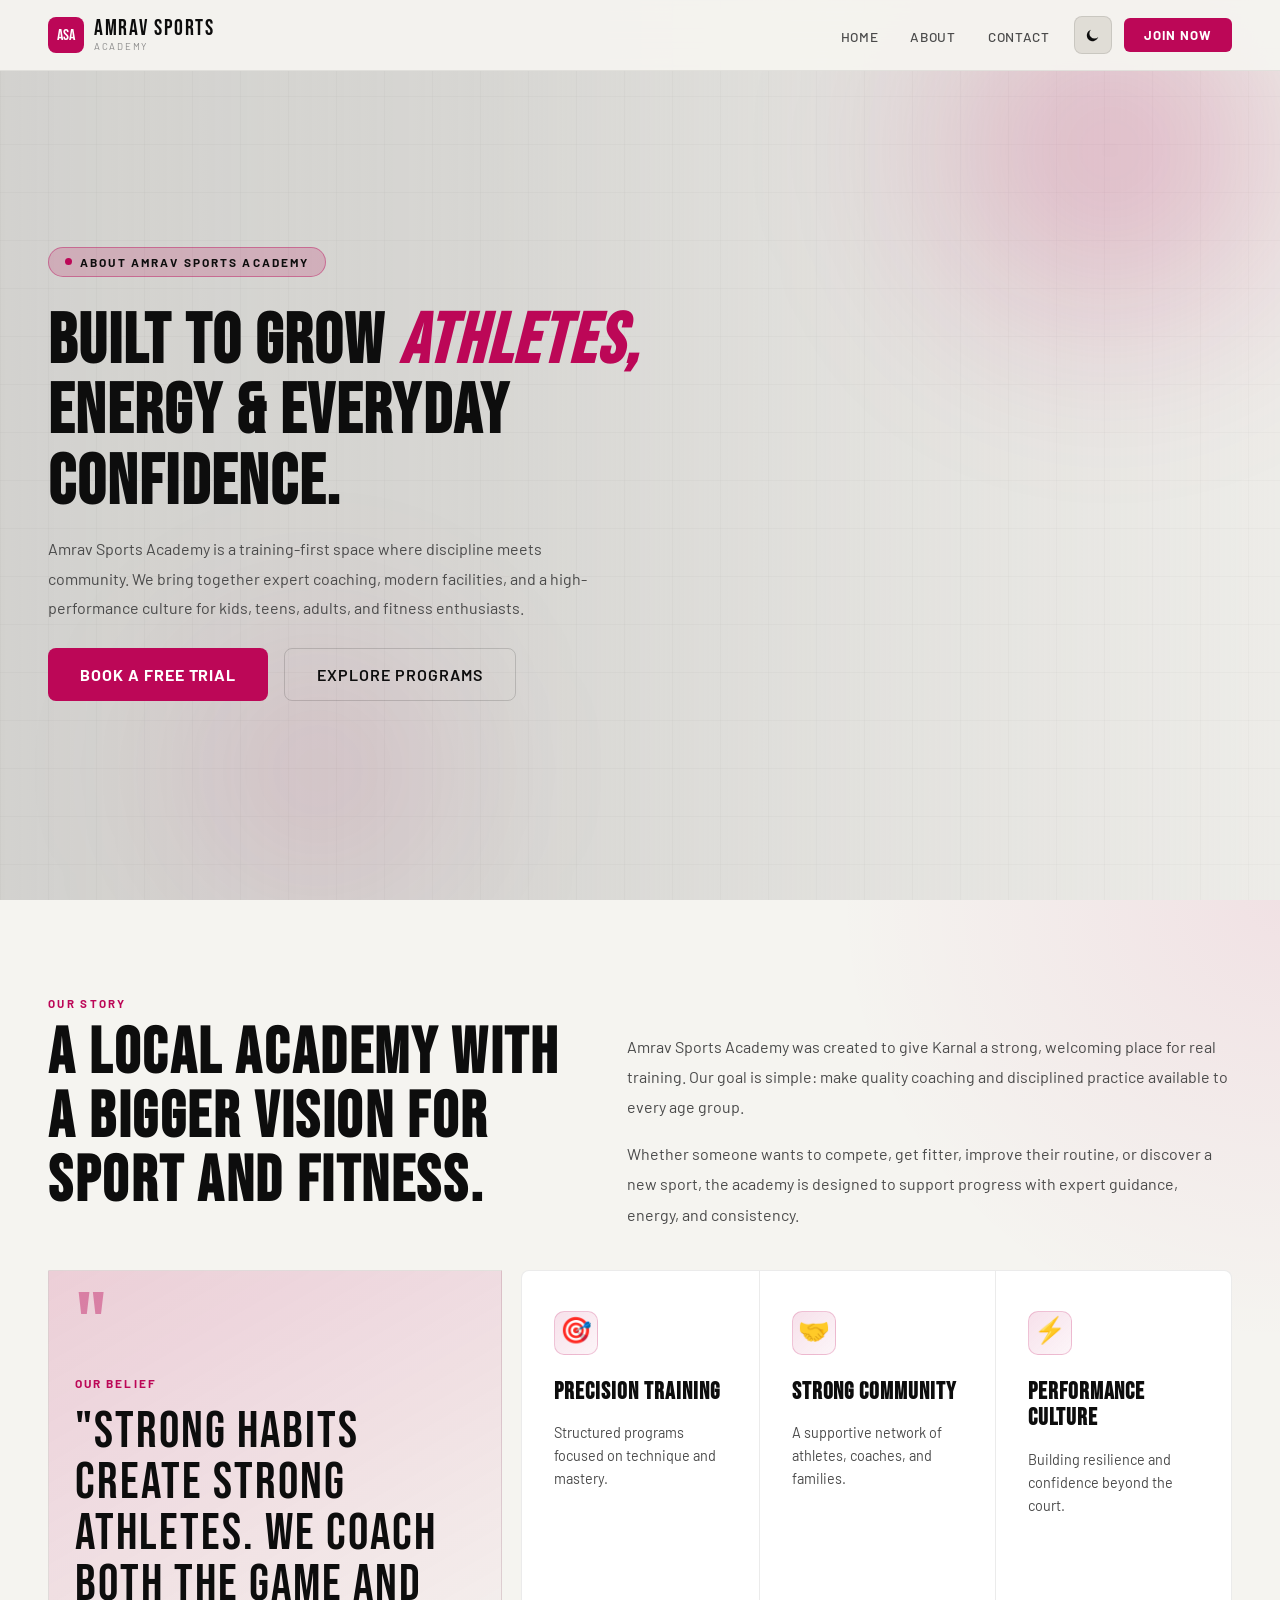
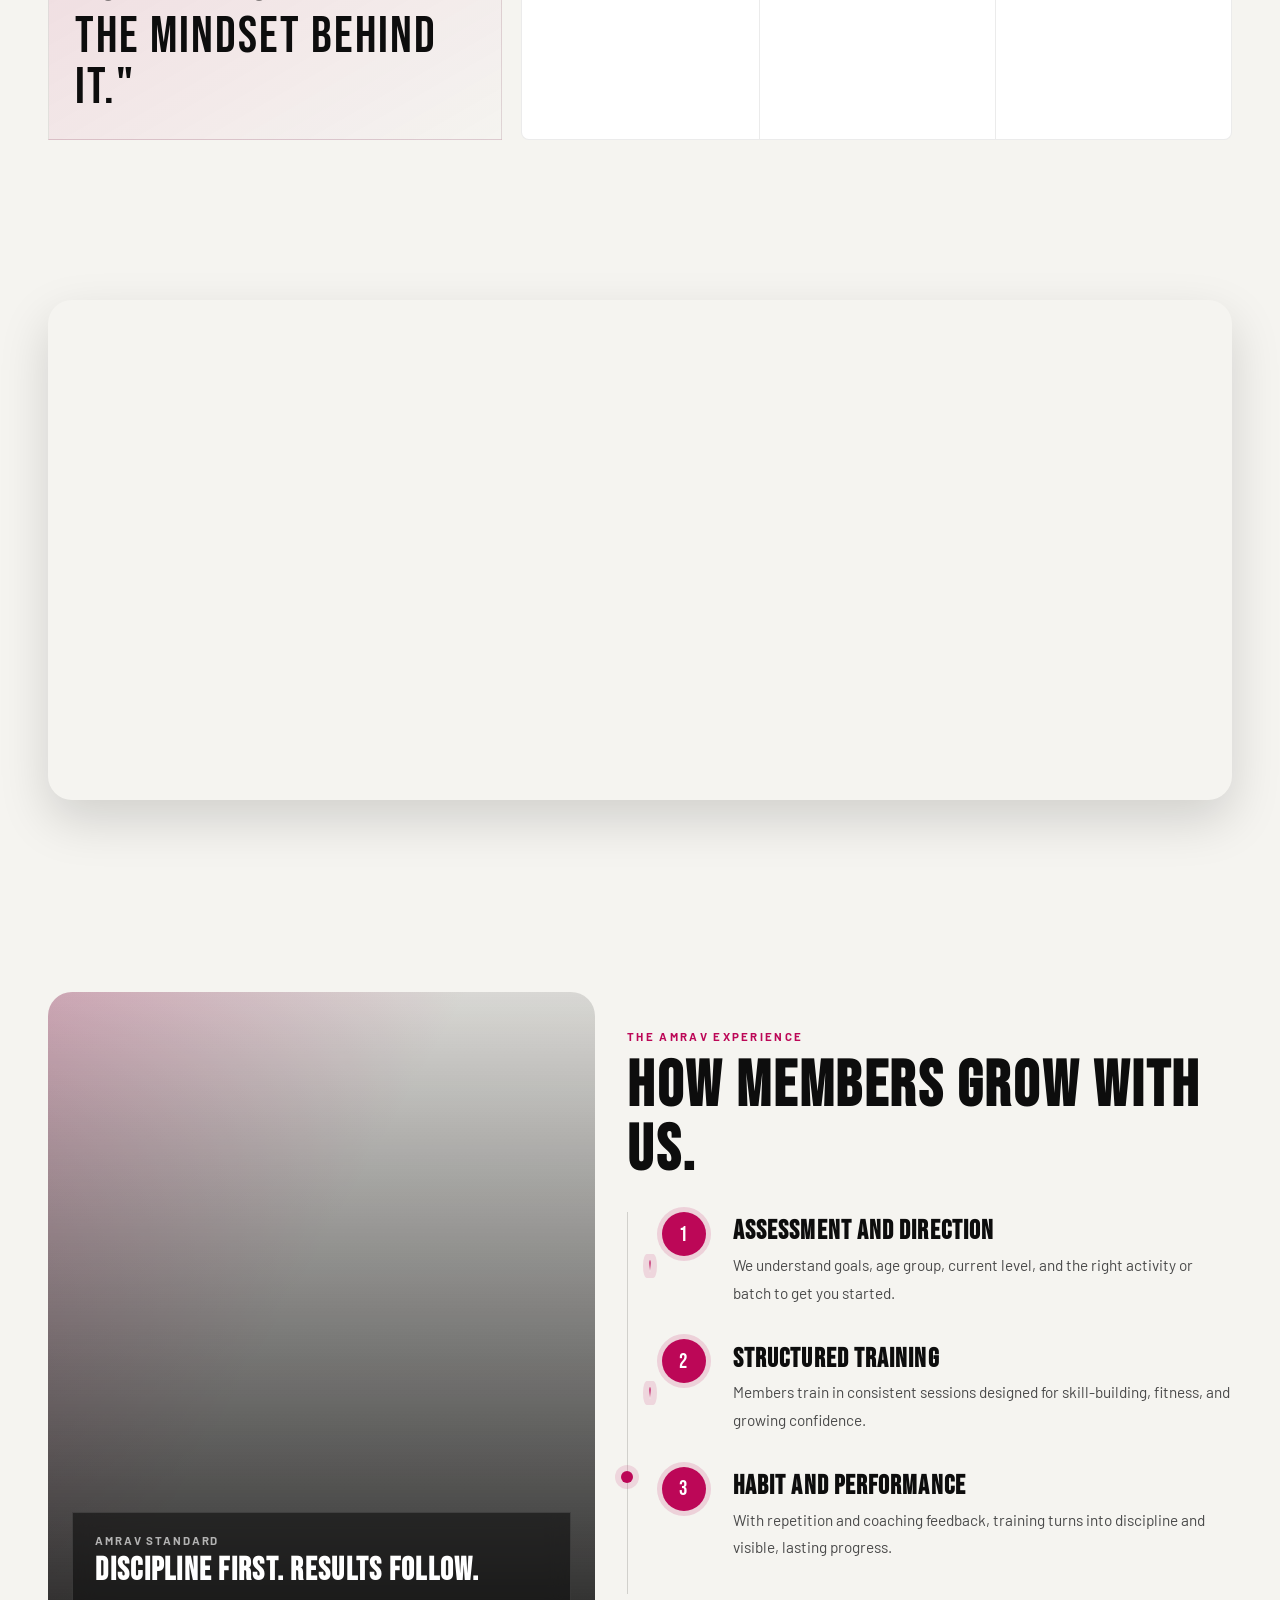
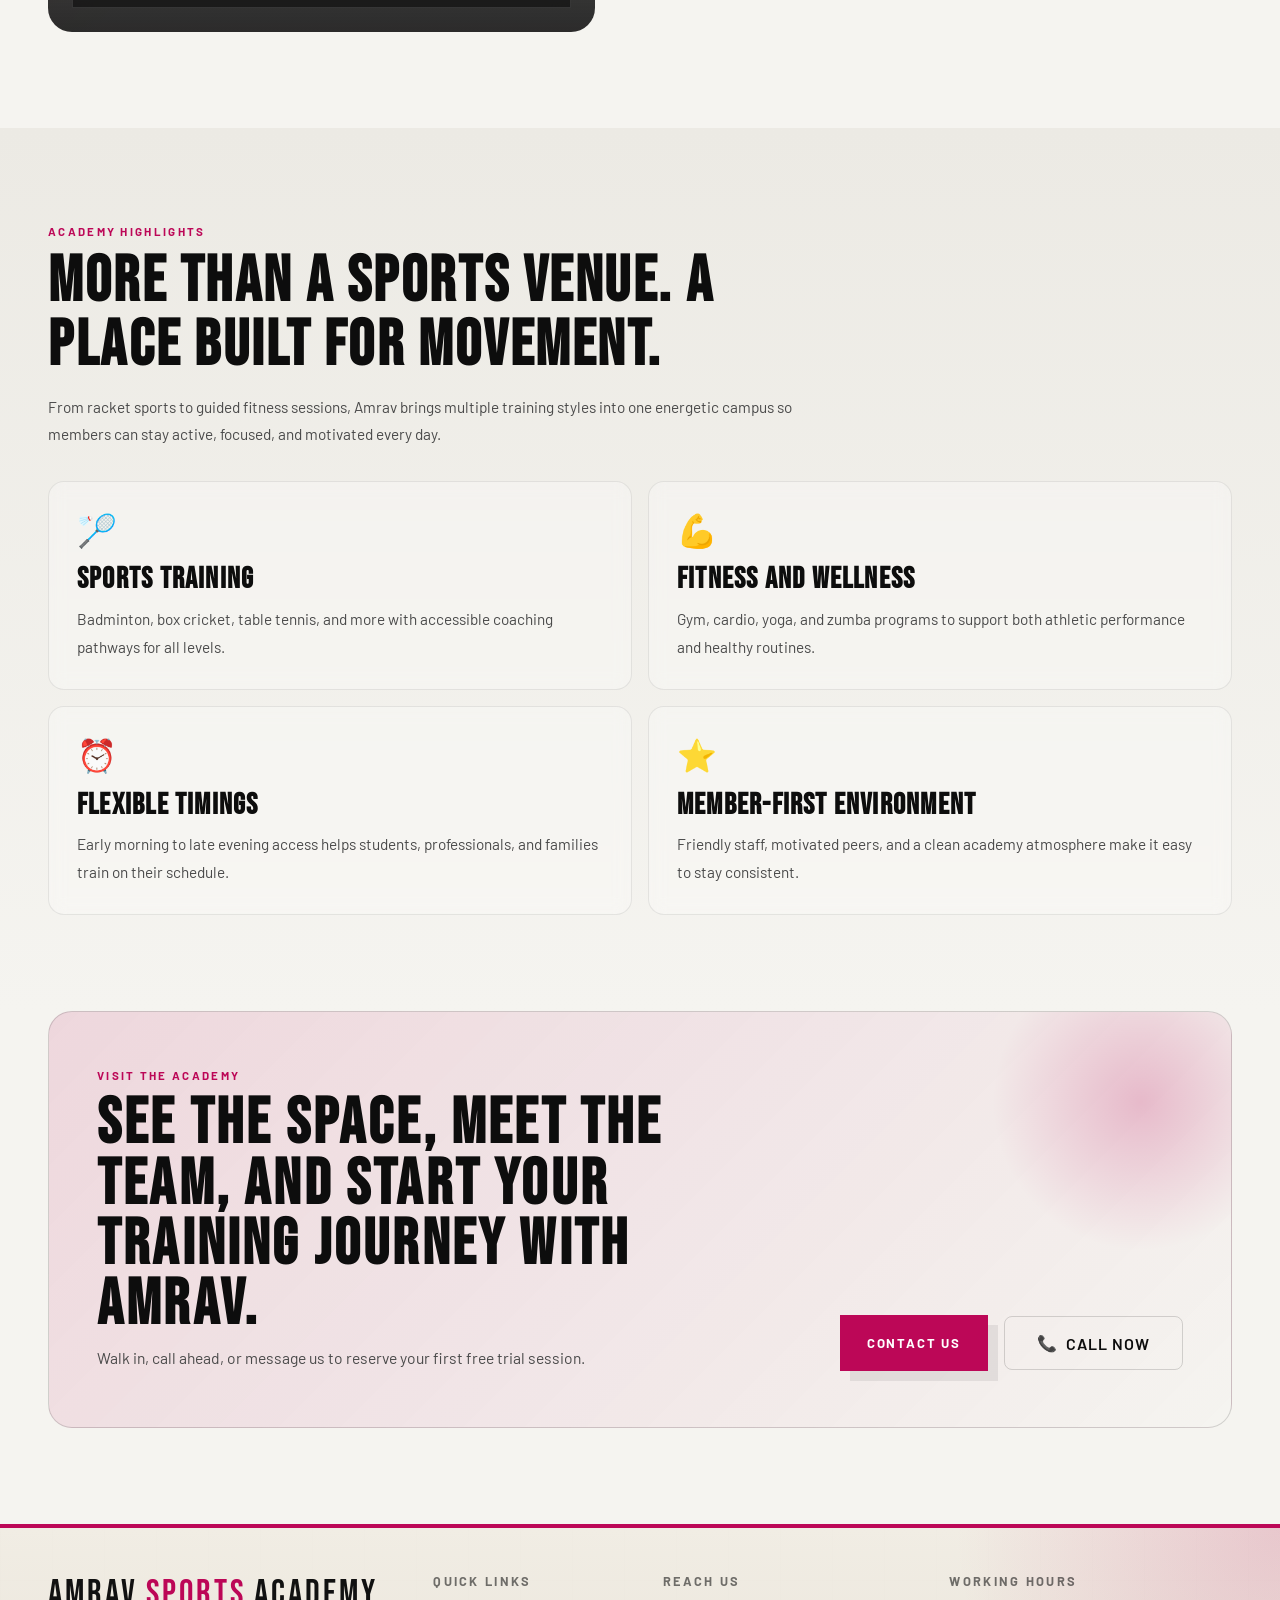
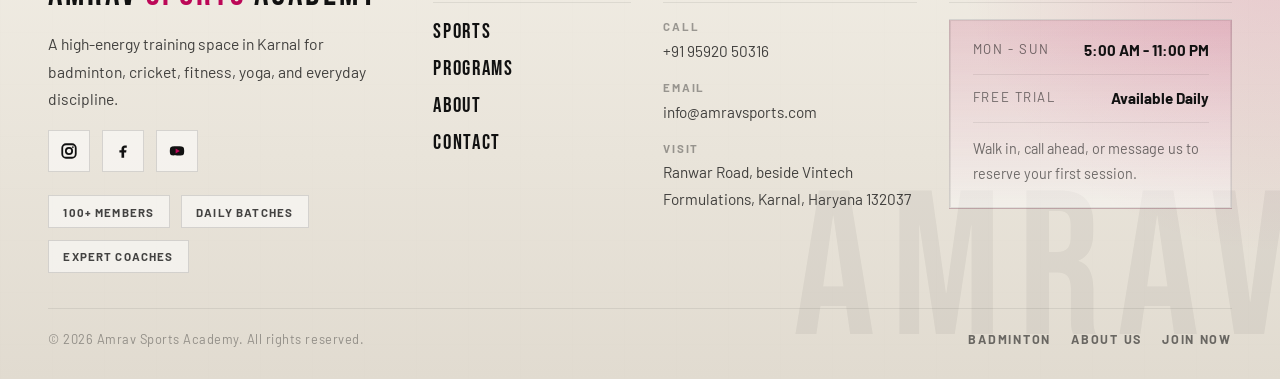
==== about.html @ e98dfe2c "added about page" ====
<!DOCTYPE html>
<html lang="en" data-theme="light">

<head>
    <meta charset="UTF-8" />
    <meta name="viewport" content="width=device-width, initial-scale=1.0" />
    <title>About Us | Amrav Sports Academy</title>
    <meta name="description"
        content="Learn about Amrav Sports Academy — Karnal's premier training hub for badminton, cricket, fitness, yoga and more. Discipline, coaching, and community since day one." />
    <script>
        (function () {
            var selectedTheme = localStorage.getItem('asa-theme') || 'light';
            document.documentElement.setAttribute('data-theme', selectedTheme);
        })();
    </script>
    <link
        href="https://fonts.googleapis.com/css2?family=Bebas+Neue&family=Barlow:ital,wght@0,400;0,500;0,600;0,700;1,400&display=swap"
        rel="stylesheet" />
    <link rel="stylesheet" href="style.css" />
</head>

<body>
    <nav id="mainNav">
        <div class="nav-left">
            <a class="nav-logo" href="index.html">
                <div class="nav-logo-icon">ASA</div>
                <div>
                    <span class="nav-logo-text">Amrav Sports</span>
                    <span class="nav-logo-sub">Academy</span>
                </div>
            </a>
            <ul class="nav-links">
                <li><a href="index.html">Home</a></li>

                <li><a href="about.html">About</a></li>
                <li><a href="contact.html">Contact</a></li>
            </ul>
        </div>
        <div class="nav-right">
            <button class="theme-toggle" id="themeToggle" aria-label="Toggle theme">
                <span class="theme-icon icon-sun" aria-hidden="true">
                    <svg viewBox="0 0 24 24">
                        <circle cx="12" cy="12" r="4.2"></circle>
                        <path
                            d="M12 2.5v2.4M12 19.1v2.4M21.5 12h-2.4M4.9 12H2.5M18.7 5.3l-1.7 1.7M7 17l-1.7 1.7M18.7 18.7 17 17M7 7 5.3 5.3">
                        </path>
                    </svg>
                </span>
                <span class="theme-icon icon-moon" aria-hidden="true">
                    <svg viewBox="0 0 24 24">
                        <path d="M19 14.8A7.8 7.8 0 1 1 9.2 5a6.5 6.5 0 0 0 9.8 9.8z"></path>
                    </svg>
                </span>
            </button>
            <a class="nav-cta" href="contact.html">Join Now</a>
            <button class="hamburger" id="hamburger" aria-label="Open menu" aria-expanded="false">
                <span></span><span></span><span></span>
            </button>
        </div>
    </nav>

    <div class="mobile-menu" id="mobileMenu">
        <div class="mobile-menu-header">
            <span class="mobile-menu-brand">Amrav <span>Sports</span></span>
            <button class="mobile-close" id="mobileClose" aria-label="Close menu">X</button>
        </div>
        <ul class="mobile-nav">
            <li><a href="index.html" class="m-link">Home</a></li>
            <li><a href="about.html" class="m-link">About</a></li>
            <li><a href="contact.html" class="m-link">Contact</a></li>
        </ul>
        <a class="mobile-cta-btn m-link" href="contact.html">Join Now</a>
    </div>

    <!-- ── HERO ── -->
    <section class="about-hero">
        <div class="about-hero-bg"></div>
        <div class="about-hero-grid"></div>
        <!-- Floating orbs -->
        <div class="about-orb about-orb-1"></div>
        <div class="about-orb about-orb-2"></div>
        <div class="about-hero-inner">
            <div class="about-hero-copy reveal">
                <div class="about-hero-eyebrow">
                    <span class="about-eyebrow-dot"></span>
                    About Amrav Sports Academy
                </div>
                <h1 class="about-hero-title">Built to grow <span class="about-title-accent">athletes,</span> energy
                    &amp; everyday confidence.</h1>
                <p class="about-hero-sub">
                    Amrav Sports Academy is a training-first space where discipline meets community. We bring
                    together expert coaching, modern facilities, and a high-performance culture for kids, teens, adults,
                    and fitness enthusiasts.
                </p>
                <div class="about-hero-actions">
                    <a class="btn-hero" href="contact.html">Book a Free Trial</a>
                    <a class="btn-outline" href="index.html#sports">Explore Programs</a>
                </div>

            </div>

        </div>
    </section>

    <!-- ── STORY ── -->
    <section class="about-story">
        <div class="about-story-grid">
            <div class="reveal">
                <p class="section-eyebrow">Our Story</p>
                <h2 class="section-heading">A local academy with a bigger vision for sport and fitness.</h2>
            </div>
            <div class="about-story-copy reveal reveal-delay-1">
                <p>
                    Amrav Sports Academy was created to give Karnal a strong, welcoming place for real training. Our
                    goal is simple: make quality coaching and disciplined practice available to every age group.
                </p>
                <p>
                    Whether someone wants to compete, get fitter, improve their routine, or discover a new sport, the
                    academy is designed to support progress with expert guidance, energy, and consistency.
                </p>
            </div>
        </div>

        <div class="about-story-canvas">
            <div class="about-story-quote reveal">
                <div class="about-quote-icon">"</div>
                <span>Our belief</span>
                <p>"Strong habits create strong athletes. We coach both the game and the mindset behind it."</p>
            </div>
            <div class="about-story-stats reveal reveal-delay-1">
                <div class="about-story-stat">
                    <div class="about-stat-icon-box">
                        <i class="about-stat-icon">🎯</i>
                    </div>
                    <strong>Precision Training</strong>
                    <span>Structured programs focused on technique and mastery.</span>
                </div>
                <div class="about-story-stat">
                    <div class="about-stat-icon-box">
                        <i class="about-stat-icon">🤝</i>
                    </div>
                    <strong>Strong Community</strong>
                    <span>A supportive network of athletes, coaches, and families.</span>
                </div>
                <div class="about-story-stat">
                    <div class="about-stat-icon-box">
                        <i class="about-stat-icon">⚡</i>
                    </div>
                    <strong>Performance Culture</strong>
                    <span>Building resilience and confidence beyond the court.</span>
                </div>
            </div>
        </div>
    </section>

    <!-- ── IMAGE BANNER ── -->
    <section class="about-image-banner reveal">
        <div class="about-image-banner-inner">
            <div class="about-banner-img"></div>
        </div>
    </section>

    <!-- ── JOURNEY ── -->
    <section class="about-journey">
        <div class="about-journey-visual reveal">
            <div class="about-journey-photo"></div>
            <div class="about-journey-overlay"></div>
            <div class="about-journey-badge">
                <span>Amrav Standard</span>
                <strong>Discipline first. Results follow.</strong>
            </div>
        </div>

        <div class="about-journey-content reveal reveal-delay-1">
            <p class="section-eyebrow">The Amrav Experience</p>
            <h2 class="section-heading">How members grow with us.</h2>
            <div class="about-timeline">
                <div class="about-timeline-item">
                    <div class="about-timeline-step">
                        <div class="about-timeline-num">1</div>
                    </div>
                    <div class="about-timeline-body">
                        <h3>Assessment and direction</h3>
                        <p>We understand goals, age group, current level, and the right activity or batch to get you
                            started.</p>
                    </div>
                </div>
                <div class="about-timeline-item">
                    <div class="about-timeline-step">
                        <div class="about-timeline-num">2</div>
                    </div>
                    <div class="about-timeline-body">
                        <h3>Structured training</h3>
                        <p>Members train in consistent sessions designed for skill-building, fitness, and growing
                            confidence.</p>
                    </div>
                </div>
                <div class="about-timeline-item">
                    <div class="about-timeline-step">
                        <div class="about-timeline-num">3</div>
                    </div>
                    <div class="about-timeline-body">
                        <h3>Habit and performance</h3>
                        <p>With repetition and coaching feedback, training turns into discipline and visible, lasting
                            progress.</p>
                    </div>
                </div>
            </div>
        </div>
    </section>

    <!-- ── HIGHLIGHTS ── -->
    <section class="about-highlights">
        <div class="about-highlights-copy reveal">
            <p class="section-eyebrow">Academy Highlights</p>
            <h2 class="section-heading">More than a sports venue. A place built for movement.</h2>
            <p class="about-highlights-text">
                From racket sports to guided fitness sessions, Amrav brings multiple training styles into one energetic
                campus so members can stay active, focused, and motivated every day.
            </p>
        </div>

        <div class="about-highlights-grid">
            <div class="about-highlight-card reveal">
                <div class="about-highlight-icon">🏸</div>
                <h3>Sports training</h3>
                <p>Badminton, box cricket, table tennis, and more with accessible coaching pathways for all levels.</p>
            </div>
            <div class="about-highlight-card reveal reveal-delay-1">
                <div class="about-highlight-icon">💪</div>
                <h3>Fitness and wellness</h3>
                <p>Gym, cardio, yoga, and zumba programs to support both athletic performance and healthy routines.</p>
            </div>
            <div class="about-highlight-card reveal reveal-delay-2">
                <div class="about-highlight-icon">⏰</div>
                <h3>Flexible timings</h3>
                <p>Early morning to late evening access helps students, professionals, and families train on their
                    schedule.</p>
            </div>
            <div class="about-highlight-card reveal reveal-delay-3">
                <div class="about-highlight-icon">⭐</div>
                <h3>Member-first environment</h3>
                <p>Friendly staff, motivated peers, and a clean academy atmosphere make it easy to stay consistent.</p>
            </div>
        </div>
    </section>

    <!-- ── CTA ── -->
    <section class="about-cta">
        <div class="about-cta-inner reveal">
            <div class="about-cta-glow"></div>
            <div class="about-cta-text">
                <p class="section-eyebrow">Visit The Academy</p>
                <h2>See the space, meet the team, and start your training journey with Amrav.</h2>
                <p class="about-cta-sub">Walk in, call ahead, or message us to reserve your first free trial session.
                </p>
            </div>
            <div class="about-cta-actions">
                <a class="footer-highlight-btn" href="contact.html">Contact Us</a>
                <a class="btn-outline about-cta-call" href="tel:+919592050316">
                    <span class="about-cta-call-icon">📞</span> Call Now
                </a>
            </div>
        </div>
    </section>

    <footer class="site-footer">
        <div class="footer-main">
            <div class="footer-brand-col">
                <div class="footer-brand">Amrav <span>Sports</span> Academy</div>
                <p class="footer-brand-text">
                    A high-energy training space in Karnal for badminton, cricket, fitness, yoga, and everyday
                    discipline.
                </p>
                <div class="footer-socials" aria-label="Social media links">
                    <a class="footer-social-link" href="#" aria-label="Instagram">
                        <svg viewBox="0 0 24 24" aria-hidden="true">
                            <rect x="3" y="3" width="18" height="18" rx="5" ry="5"></rect>
                            <circle cx="12" cy="12" r="4.2"></circle>
                            <circle cx="17.2" cy="6.8" r="1.2" class="social-dot"></circle>
                        </svg>
                    </a>
                    <a class="footer-social-link" href="#" aria-label="Facebook">
                        <svg viewBox="0 0 24 24" aria-hidden="true">
                            <path
                                d="M13.5 21v-7h2.7l.4-3h-3.1V9.1c0-.9.3-1.6 1.6-1.6H17V4.8c-.4-.1-1.4-.2-2.6-.2-2.6 0-4.4 1.6-4.4 4.6V11H7.2v3h2.8v7z">
                            </path>
                        </svg>
                    </a>
                    <a class="footer-social-link" href="#" aria-label="YouTube">
                        <svg viewBox="0 0 24 24" aria-hidden="true">
                            <path
                                d="M21.2 8.2a2.8 2.8 0 0 0-2-2c-1.7-.4-7.2-.4-7.2-.4s-5.5 0-7.2.4a2.8 2.8 0 0 0-2 2A29 29 0 0 0 2.4 12a29 29 0 0 0 .4 3.8 2.8 2.8 0 0 0 2 2c1.7.4 7.2.4 7.2.4s5.5 0 7.2-.4a2.8 2.8 0 0 0 2-2 29 29 0 0 0 .4-3.8 29 29 0 0 0-.4-3.8z">
                            </path>
                            <path d="M10.2 15.4 15.8 12l-5.6-3.4z" class="social-play"></path>
                        </svg>
                    </a>
                </div>
                <div class="footer-badge-row">
                    <span>100+ Members</span>
                    <span>Daily Batches</span>
                    <span>Expert Coaches</span>
                </div>
            </div>

            <div class="footer-links-col">
                <div class="footer-title">Quick Links</div>
                <div class="footer-links">
                    <a href="index.html#sports">Sports</a>
                    <a href="index.html#programs">Programs</a>
                    <a href="about.html">About</a>
                    <a href="contact.html">Contact</a>
                </div>
            </div>

            <div class="footer-contact-col">
                <div class="footer-title">Reach Us</div>
                <div class="footer-contact-list">
                    <div>
                        <span class="footer-label">Call</span>
                        <a href="tel:+919592050316">+91 95920 50316</a>
                    </div>
                    <div>
                        <span class="footer-label">Email</span>
                        <a href="mailto:info@amravsports.com">info@amravsports.com</a>
                    </div>
                    <div>
                        <span class="footer-label">Visit</span>
                        <p>Ranwar Road, beside Vintech Formulations, Karnal, Haryana 132037</p>
                    </div>
                </div>
            </div>

            <div class="footer-hours-col">
                <div class="footer-title">Working Hours</div>
                <div class="footer-hours-card">
                    <div class="footer-hours-line">
                        <span>Mon - Sun</span>
                        <strong>5:00 AM - 11:00 PM</strong>
                    </div>
                    <div class="footer-hours-line">
                        <span>Free Trial</span>
                        <strong>Available Daily</strong>
                    </div>
                    <div class="footer-hours-note">Walk in, call ahead, or message us to reserve your first session.
                    </div>
                </div>
            </div>
        </div>

        <div class="footer-bottom">
            <div class="footer-copy">&copy; 2026 Amrav Sports Academy. All rights reserved.</div>
            <div class="footer-bottom-links">
                <a href="index.html#sports">Badminton</a>
                <a href="about.html">About Us</a>
                <a href="contact.html">Join Now</a>
            </div>
        </div>
    </footer>

    <script src="script.js"></script>
    <script>
        // Animated number counter
        function animateCount(el) {
            const target = parseInt(el.dataset.target);
            const duration = 1800;
            const step = target / (duration / 16);
            let current = 0;
            const timer = setInterval(() => {
                current = Math.min(current + step, target);
                el.textContent = Math.floor(current);
                if (current >= target) clearInterval(timer);
            }, 16);
        }

        // Trigger counters when the panel enters view
        const counters = document.querySelectorAll('.about-count');
        const counterObserver = new IntersectionObserver((entries) => {
            entries.forEach(entry => {
                if (entry.isIntersecting && !entry.target.dataset.counted) {
                    entry.target.dataset.counted = '1';
                    animateCount(entry.target);
                }
            });
        }, { threshold: 0.5 });
        counters.forEach(c => counterObserver.observe(c));
    </script>
</body>

</html>
---- style.css ----
*,
*::before,
*::after {
    box-sizing: border-box;
    margin: 0;
    padding: 0;
}

[data-theme="dark"] {
    --bg-primary: #0D0D0D;
    --bg-secondary: #161616;
    --text-primary: #FFFFFF;
    --text-secondary: rgba(255, 255, 255, 0.55);
    --text-muted: rgba(255, 255, 255, 0.35);
    --border: rgba(255, 255, 255, 0.07);
    --border-mid: rgba(255, 255, 255, 0.14);
    --input-bg: #1E1E1E;
    --input-border: rgba(255, 255, 255, 0.1);
    --icon-bg: rgba(255, 94, 20, 0.12);
    --sport-card-bg: #1E1E1E;
    --sport-card-border: rgba(255, 255, 255, 0.07);
    --coming-bg: #181818;
    --footer-bg: #080808;
    --nav-bg: rgba(13, 13, 13, 0.95);
    --stroke-color: rgba(255, 255, 255, 0.2);
    --why-card-bg: rgba(255, 255, 255, 0.05);
    --testi-card-bg: rgba(255, 255, 255, 0.04);
    --stat-mini-bg: rgba(255, 255, 255, 0.04);
    --stat-mini-border: rgba(255, 255, 255, 0.07);
    --stat-val: #FF5E14;
    --toggle-bg: #2C2C2C;
    --toggle-border: rgba(255, 255, 255, 0.1);
    --mobile-bg: #0D0D0D;
    --footer-surface-start: #121212;
    --footer-surface-end: #050505;
    --footer-grid-line: rgba(255, 255, 255, 0.04);
    --footer-text-strong: #FFFFFF;
    --footer-text: rgba(255, 255, 255, 0.76);
    --footer-text-soft: rgba(255, 255, 255, 0.55);
    --footer-text-muted: rgba(255, 255, 255, 0.38);
    --footer-panel: rgba(255, 255, 255, 0.05);
    --footer-panel-strong: rgba(255, 255, 255, 0.08);
    --footer-border-soft: rgba(255, 255, 255, 0.08);
    --footer-border-mid: rgba(255, 255, 255, 0.12);
    --footer-wordmark: rgba(255, 255, 255, 0.03);
    --footer-shadow-block: rgba(255, 255, 255, 0.08);
    --footer-accent-glow: rgba(188, 7, 87, 0.22);
    --footer-hours-bg-top: rgba(188, 7, 87, 0.16);
    --footer-hours-bg-bottom: rgba(255, 255, 255, 0.03);
    --hero-image-overlay: linear-gradient(90deg, rgba(6, 6, 6, 0.9) 0%, rgba(6, 6, 6, 0.68) 42%, rgba(6, 6, 6, 0.34) 72%, rgba(6, 6, 6, 0.16) 100%);
    --hero-image-filter: saturate(0.95) brightness(0.62);
    --hero-grid-line: rgba(255, 255, 255, 0.06);
    --contact-hero-overlay: linear-gradient(180deg, rgba(8, 8, 8, 0.3) 0%, rgba(8, 8, 8, 0.56) 42%, rgba(8, 8, 8, 0.76) 100%);
    --contact-hero-filter: saturate(0.95) brightness(0.64);
}

[data-theme="light"] {
    --bg-primary: #F5F4F0;
    --bg-secondary: #ECEAE4;
    --text-primary: #0D0D0D;
    --text-secondary: #4A4A4A;
    --text-muted: #888888;
    --border: rgba(0, 0, 0, 0.08);
    --border-mid: rgba(0, 0, 0, 0.15);
    --input-bg: #FFFFFF;
    --input-border: rgba(0, 0, 0, 0.12);
    --icon-bg: #FFF0E8;
    --sport-card-bg: #FFFFFF;
    --sport-card-border: rgba(0, 0, 0, 0.08);
    --coming-bg: #F4F4F2;
    --footer-bg: #1A1A1A;
    --nav-bg: rgba(245, 244, 240, 0.95);
    --stroke-color: rgba(0, 0, 0, 0.15);
    --why-card-bg: rgba(0, 0, 0, 0.04);
    --testi-card-bg: rgba(0, 0, 0, 0.03);
    --stat-mini-bg: rgba(0, 0, 0, 0.04);
    --stat-mini-border: rgba(0, 0, 0, 0.07);
    --stat-val: #FF5E14;
    --toggle-bg: #E0DDD6;
    --toggle-border: rgba(0, 0, 0, 0.1);
    --mobile-bg: #F5F4F0;
    --footer-surface-start: #f1ede4;
    --footer-surface-end: #e1dbd0;
    --footer-grid-line: rgba(0, 0, 0, 0.05);
    --footer-text-strong: #111111;
    --footer-text: rgba(17, 17, 17, 0.78);
    --footer-text-soft: rgba(17, 17, 17, 0.58);
    --footer-text-muted: rgba(17, 17, 17, 0.38);
    --footer-panel: rgba(255, 255, 255, 0.55);
    --footer-panel-strong: rgba(255, 255, 255, 0.7);
    --footer-border-soft: rgba(17, 17, 17, 0.08);
    --footer-border-mid: rgba(17, 17, 17, 0.14);
    --footer-wordmark: rgba(17, 17, 17, 0.05);
    --footer-shadow-block: rgba(17, 17, 17, 0.08);
    --footer-accent-glow: rgba(188, 7, 87, 0.16);
    --footer-hours-bg-top: rgba(188, 7, 87, 0.14);
    --footer-hours-bg-bottom: rgba(255, 255, 255, 0.45);
    --hero-image-overlay: linear-gradient(90deg, rgba(245, 244, 240, 0.94) 0%, rgba(245, 244, 240, 0.82) 38%, rgba(245, 244, 240, 0.5) 68%, rgba(245, 244, 240, 0.2) 100%);
    --hero-image-filter: saturate(0.95) brightness(0.85);
    --hero-grid-line: rgba(0, 0, 0, 0.05);
    --contact-hero-overlay: linear-gradient(180deg, rgba(245, 244, 240, 0.42) 0%, rgba(245, 244, 240, 0.68) 42%, rgba(245, 244, 240, 0.88) 100%);
    --contact-hero-filter: saturate(0.92) brightness(0.78);
}

:root {
    /* --orange: #FF5E14;*/
    /* --orange-dark: #CC4A0C; */
    --orange: #bc0757;
    --orange-dark: #85063f;
    /* --yellow: #FFB800; */
    --yellow: #bc0757;
    --green: #1A7A3C;
}

html {
    scroll-behavior: smooth;
}

body {
    font-family: 'Barlow', sans-serif;
    background: var(--bg-primary);
    color: var(--text-primary);
    overflow-x: hidden;
    transition: background 0.3s, color 0.3s;
}

/* ── NAV ── */
nav {
    position: fixed;
    top: 0;
    left: 0;
    right: 0;
    z-index: 300;
    display: flex;
    justify-content: space-between;
    align-items: center;
    padding: 1rem 3rem;
    background: var(--nav-bg);
    backdrop-filter: blur(16px);
    border-bottom: 1px solid var(--border);
    transition: background 0.3s, border-color 0.3s;
}

.nav-left {
    display: flex;
    align-items: center;
    gap: 2rem;
    flex: 1;
}

.nav-right {
    display: flex;
    align-items: center;
    gap: 0.75rem;
}

.nav-logo {
    display: flex;
    align-items: center;
    gap: 10px;
    text-decoration: none;
}

.nav-logo-icon {
    width: 36px;
    height: 36px;
    background: var(--orange);
    border-radius: 8px;
    display: flex;
    align-items: center;
    justify-content: center;
    font-family: 'Bebas Neue', sans-serif;
    font-size: 1rem;
    color: white;
}

.nav-logo-text {
    font-family: 'Bebas Neue', sans-serif;
    font-size: 1.35rem;
    letter-spacing: 0.08em;
    color: var(--text-primary);
    line-height: 1;
}

.nav-logo-sub {
    font-size: 0.6rem;
    letter-spacing: 0.18em;
    text-transform: uppercase;
    color: var(--text-muted);
    display: block;
}

.nav-links {
    display: flex;
    gap: 2rem;
    list-style: none;
    margin-left: auto;
    margin-right: 1.5rem;
}

.nav-links a {
    font-size: 0.85rem;
    font-weight: 500;
    letter-spacing: 0.05em;
    text-transform: uppercase;
    color: var(--text-secondary);
    text-decoration: none;
    transition: color 0.2s;
}

.nav-links a:hover {
    color: var(--orange);
}

.nav-cta {
    background: var(--orange);
    color: white;
    font-size: 0.82rem;
    font-weight: 700;
    letter-spacing: 0.08em;
    text-transform: uppercase;
    padding: 0.55rem 1.25rem;
    border-radius: 6px;
    text-decoration: none;
    transition: background 0.2s, transform 0.15s;
    white-space: nowrap;
}

.nav-cta:hover {
    background: var(--orange-dark);
    transform: scale(1.04);
}

/* ── THEME TOGGLE ── */
.theme-toggle {
    width: 38px;
    height: 38px;
    border-radius: 8px;
    background: var(--toggle-bg);
    border: 1px solid var(--toggle-border);
    display: flex;
    align-items: center;
    justify-content: center;
    cursor: pointer;
    flex-shrink: 0;
    color: var(--text-primary);
    transition: background 0.3s, border-color 0.3s, color 0.3s, transform 0.15s;
}

.theme-toggle:hover {
    transform: scale(1.1);
    border-color: var(--orange);
}

.theme-icon {
    display: flex;
    align-items: center;
    justify-content: center;
}

.theme-icon svg {
    width: 18px;
    height: 18px;
    display: block;
}

.icon-sun svg {
    fill: none;
    stroke: currentColor;
    stroke-width: 1.8;
    stroke-linecap: round;
    stroke-linejoin: round;
}

.icon-moon svg {
    fill: currentColor;
}

[data-theme="dark"] .icon-sun {
    display: block;
}

[data-theme="dark"] .icon-moon {
    display: none;
}

[data-theme="light"] .icon-sun {
    display: none;
}

[data-theme="light"] .icon-moon {
    display: block;
}

/* ── HAMBURGER ── */
.hamburger {
    display: none;
    flex-direction: column;
    justify-content: center;
    gap: 5px;
    width: 38px;
    height: 38px;
    border-radius: 8px;
    background: var(--toggle-bg);
    border: 1px solid var(--toggle-border);
    cursor: pointer;
    padding: 9px;
    flex-shrink: 0;
    transition: background 0.2s;
}

.hamburger span {
    display: block;
    height: 2px;
    border-radius: 2px;
    background: var(--text-primary);
    transition: transform 0.3s, opacity 0.3s, width 0.2s;
    transform-origin: center;
}

.hamburger span:nth-child(2) {
    width: 65%;
    margin-left: auto;
}

.hamburger.active span:nth-child(1) {
    transform: translateY(7px) rotate(45deg);
}

.hamburger.active span:nth-child(2) {
    opacity: 0;
    width: 0;
}

.hamburger.active span:nth-child(3) {
    transform: translateY(-7px) rotate(-45deg);
}

/* ── MOBILE MENU ── */
.mobile-menu {
    position: fixed;
    inset: 0;
    z-index: 250;
    background: var(--mobile-bg);
    display: flex;
    flex-direction: column;
    align-items: center;
    justify-content: center;
    padding: 5rem 2rem 3rem;
    opacity: 0;
    visibility: hidden;
    transition: opacity 0.3s ease, visibility 0.3s ease;
}

.mobile-menu.open {
    opacity: 1;
    visibility: visible;
}

.mobile-menu-header {
    position: absolute;
    top: 0;
    left: 0;
    right: 0;
    display: flex;
    justify-content: space-between;
    align-items: center;
    padding: 1rem 1.5rem;
    border-bottom: 1px solid var(--border);
}

.mobile-menu-brand {
    font-family: 'Bebas Neue', sans-serif;
    font-size: 1.2rem;
    letter-spacing: 0.08em;
    color: var(--text-primary);
}

.mobile-menu-brand span {
    color: var(--orange);
}

.mobile-close {
    width: 36px;
    height: 36px;
    border-radius: 8px;
    background: var(--toggle-bg);
    border: 1px solid var(--toggle-border);
    cursor: pointer;
    font-size: 1.1rem;
    color: var(--text-primary);
    display: flex;
    align-items: center;
    justify-content: center;
    transition: background 0.2s;
}

.mobile-close:hover {
    background: var(--orange);
    color: white;
    border-color: var(--orange);
}

.mobile-nav {
    list-style: none;
    width: 100%;
    max-width: 340px;
    text-align: center;
}

.mobile-nav li {
    border-bottom: 1px solid var(--border);
}

.mobile-nav li:first-child {
    border-top: 1px solid var(--border);
}

.mobile-nav li a {
    display: block;
    padding: 1rem 0;
    font-family: 'Bebas Neue', sans-serif;
    font-size: clamp(1.5rem, 7vw, 2.2rem);
    letter-spacing: 0.08em;
    color: var(--text-primary);
    text-decoration: none;
    transition: color 0.2s, letter-spacing 0.2s;
}

.mobile-nav li a:hover {
    color: var(--orange);
    letter-spacing: 0.14em;
}

/* staggered reveal for menu items */
.mobile-menu.open .mobile-nav li:nth-child(1) a {
    animation: slideIn 0.3s 0.05s both;
}

.mobile-menu.open .mobile-nav li:nth-child(2) a {
    animation: slideIn 0.3s 0.10s both;
}

.mobile-menu.open .mobile-nav li:nth-child(3) a {
    animation: slideIn 0.3s 0.15s both;
}

.mobile-menu.open .mobile-nav li:nth-child(4) a {
    animation: slideIn 0.3s 0.20s both;
}

@keyframes slideIn {
    from {
        opacity: 0;
        transform: translateY(16px);
    }

    to {
        opacity: 1;
        transform: none;
    }
}

.mobile-cta-btn {
    display: block;
    margin-top: 2rem;
    width: 100%;
    max-width: 340px;
    text-align: center;
    background: var(--orange);
    color: white;
    font-family: 'Barlow', sans-serif;
    font-size: 0.92rem;
    font-weight: 700;
    letter-spacing: 0.1em;
    text-transform: uppercase;
    padding: 0.9rem 1rem;
    border-radius: 10px;
    text-decoration: none;
    transition: background 0.2s;
    animation: slideIn 0.3s 0.25s both;
}

.mobile-cta-btn:hover {
    background: var(--orange-dark);
}

/* ── HERO ── */
.hero {
    min-height: 100vh;
    display: flex;
    flex-direction: column;
    justify-content: center;
    padding: 9rem 3rem 5rem;
    position: relative;
    overflow: hidden;
    background: var(--bg-primary);
    transition: background 0.3s;
}

.hero-bg {
    position: absolute;
    inset: 0;
    z-index: 0;
}

.hero-photo {
    position: absolute;
    inset: 0;
    background-image:
        var(--hero-image-overlay),
        url('https://images.unsplash.com/photo-1626224583764-f87db24ac4ea?auto=format&fit=crop&w=1600&q=80');
    background-size: cover;
    background-position: center 32%;
    filter: var(--hero-image-filter);
    transform: scale(1.02);
}

.hero-bg-grid {
    position: absolute;
    inset: 0;
    background-image: linear-gradient(var(--hero-grid-line) 1px, transparent 1px), linear-gradient(90deg, var(--hero-grid-line) 1px, transparent 1px);
    background-size: 60px 60px;
}

.hero-glow {
    position: absolute;
    top: -100px;
    right: -100px;
    width: 600px;
    height: 600px;
    border-radius: 50%;
    background: radial-gradient(circle, rgba(255, 94, 20, 0.18) 0%, transparent 70%);
}

.hero-glow2 {
    position: absolute;
    bottom: -150px;
    left: -100px;
    width: 500px;
    height: 500px;
    border-radius: 50%;
    background: radial-gradient(circle, rgba(255, 184, 0, 0.12) 0%, transparent 70%);
}

.hero-content {
    position: relative;
    z-index: 1;
    max-width: 900px;
}

.hero-badge {
    display: inline-flex;
    align-items: center;
    gap: 8px;
    background: rgba(255, 94, 20, 0.12);
    border: 1px solid rgba(255, 94, 20, 0.3);
    color: var(--orange);
    font-size: 0.78rem;
    font-weight: 700;
    letter-spacing: 0.15em;
    text-transform: uppercase;
    padding: 7px 16px;
    border-radius: 100px;
    margin-bottom: 1.75rem;
    animation: fadeUp 0.6s ease both;
}

.hero-badge-dot {
    width: 6px;
    height: 6px;
    border-radius: 50%;
    background: var(--orange);
    animation: pulse 1.5s infinite;
}

@keyframes pulse {

    0%,
    100% {
        opacity: 1;
    }

    50% {
        opacity: 0.3;
    }
}

.hero-title {
    font-family: 'Bebas Neue', sans-serif;
    font-size: clamp(4rem, 9vw, 9rem);
    line-height: 0.95;
    letter-spacing: 0.03em;
    margin-bottom: 0.5rem;
    color: var(--text-primary);
    animation: fadeUp 0.7s 0.1s both;
}

.hero-title .accent {
    color: var(--orange);
}

.hero-title .stroke {
    -webkit-text-stroke: 2px var(--stroke-color);
    color: transparent;
}

.hero-sub {
    font-size: 1.1rem;
    color: var(--text-secondary);
    line-height: 1.7;
    max-width: 520px;
    margin-bottom: 2.5rem;
    animation: fadeUp 0.7s 0.2s both;
}

.hero-actions {
    display: flex;
    gap: 1rem;
    align-items: center;
    flex-wrap: wrap;
    animation: fadeUp 0.7s 0.3s both;
}

.btn-hero {
    background: var(--orange);
    color: white;
    font-size: 1rem;
    font-weight: 700;
    letter-spacing: 0.06em;
    text-transform: uppercase;
    padding: 1rem 2rem;
    border-radius: 8px;
    text-decoration: none;
    display: inline-flex;
    align-items: center;
    gap: 8px;
    transition: background 0.2s, transform 0.15s;
}

.btn-hero:hover {
    background: var(--orange-dark);
    transform: translateY(-3px);
}

.btn-outline {
    background: transparent;
    color: var(--text-primary);
    font-size: 1rem;
    font-weight: 600;
    letter-spacing: 0.06em;
    text-transform: uppercase;
    padding: 1rem 2rem;
    border-radius: 8px;
    border: 1.5px solid var(--border-mid);
    text-decoration: none;
    transition: border-color 0.2s, color 0.2s;
}

.btn-outline:hover {
    border-color: var(--orange);
    color: var(--orange);
}

.hero-stats {
    display: flex;
    gap: 3rem;
    margin-top: 4rem;
    padding-top: 3rem;
    border-top: 1px solid var(--border);
    animation: fadeUp 0.7s 0.4s both;
}

.hero-stat-num {
    font-family: 'Bebas Neue', sans-serif;
    font-size: 2.75rem;
    letter-spacing: 0.04em;
    color: var(--orange);
}

.hero-stat-label {
    font-size: 0.78rem;
    font-weight: 600;
    letter-spacing: 0.12em;
    text-transform: uppercase;
    color: var(--text-muted);
    margin-top: 2px;
}

/* ── SPORTS STRIP ── */
.sports-strip {
    background: var(--orange);
    padding: 1rem 0;
    overflow: hidden;
    white-space: nowrap;
}

.sports-inner {
    display: inline-block;
    animation: ticker 22s linear infinite;
}

.sports-inner span {
    font-family: 'Bebas Neue', sans-serif;
    font-size: 1.3rem;
    letter-spacing: 0.1em;
    color: white;
    margin: 0 2rem;
}

.sports-inner span.dim {
    color: rgba(255, 255, 255, 0.45);
}

@keyframes ticker {
    0% {
        transform: translateX(0);
    }

    100% {
        transform: translateX(-50%);
    }
}

/* ── SPORTS ── */
.sports {
    background: var(--bg-secondary);
    padding: 7rem 3rem;
    transition: background 0.3s;
}

.section-eyebrow {
    font-size: 0.72rem;
    font-weight: 700;
    letter-spacing: 0.2em;
    text-transform: uppercase;
    color: var(--orange);
    margin-bottom: 0.75rem;
}

.section-heading {
    font-family: 'Bebas Neue', sans-serif;
    font-size: clamp(2.5rem, 5vw, 4.5rem);
    letter-spacing: 0.04em;
    line-height: 1;
    color: var(--text-primary);
    margin-bottom: 1rem;
}

.section-sub {
    font-size: 1rem;
    color: var(--text-secondary);
    line-height: 1.7;
    max-width: 500px;
    margin-bottom: 3.5rem;
}

.sports-grid {
    display: grid;
    grid-template-columns: repeat(auto-fill, minmax(280px, 1fr));
    gap: 1.25rem;
}

.sport-card {
    background: var(--sport-card-bg);
    border-radius: 16px;
    padding: 1.75rem 1.5rem;
    border: 1.5px solid var(--sport-card-border);
    transition: transform 0.25s, box-shadow 0.25s, border-color 0.25s, background 0.3s;
    cursor: pointer;
    position: relative;
    overflow: hidden;
}

.sport-card::before {
    content: '';
    position: absolute;
    bottom: 0;
    left: 0;
    right: 0;
    height: 3px;
    background: var(--orange);
    transform: scaleX(0);
    transform-origin: left;
    transition: transform 0.3s;
}

.sport-card:hover::before {
    transform: scaleX(1);
}

.sport-card:hover {
    transform: translateY(-6px);
    box-shadow: 0 20px 50px rgba(0, 0, 0, 0.12);
    border-color: var(--orange);
}

.sport-icon {
    font-size: 2.5rem;
    margin-bottom: 1rem;
    display: block;
}

.sport-name {
    font-family: 'Bebas Neue', sans-serif;
    font-size: 1.6rem;
    letter-spacing: 0.06em;
    color: var(--text-primary);
    margin-bottom: 0.4rem;
}

.sport-desc {
    font-size: 0.875rem;
    color: var(--text-secondary);
    line-height: 1.6;
}

.sport-card.coming-soon {
    opacity: 0.6;
    background: var(--coming-bg);
}

.coming-badge {
    position: absolute;
    top: 14px;
    right: 14px;
    background: var(--yellow);
    color: #fff;
    font-size: 0.65rem;
    font-weight: 700;
    letter-spacing: 0.12em;
    text-transform: uppercase;
    padding: 4px 10px;
    border-radius: 100px;
}

/* ── WHY US ── */
.why {
    padding: 7rem 3rem;
    background: var(--bg-primary);
    transition: background 0.3s;
}

.why-grid {
    display: grid;
    grid-template-columns: 1fr 1fr;
    gap: 5rem;
    align-items: center;
}

.why-card-main {
    background: var(--why-card-bg);
    border: 1px solid var(--border);
    border-radius: 20px;
    padding: 2.5rem;
    transition: background 0.3s, border-color 0.3s;
}

.why-card-main h3 {
    font-family: 'Bebas Neue', sans-serif;
    font-size: 2rem;
    letter-spacing: 0.06em;
    margin-bottom: 0.5rem;
    color: var(--text-primary);
}

.why-card-main p {
    font-size: 0.95rem;
    color: var(--text-secondary);
    line-height: 1.7;
}

.why-orange-box {
    background: var(--orange);
    border-radius: 16px;
    padding: 1.5rem;
    margin-top: 1.25rem;
    display: flex;
    align-items: center;
    gap: 1rem;
}

.why-orange-box .big-num {
    font-family: 'Bebas Neue', sans-serif;
    font-size: 3.5rem;
    line-height: 1;
    color: white;
}

.why-orange-box .label {
    font-size: 0.875rem;
    font-weight: 600;
    color: rgba(255, 255, 255, 0.85);
    line-height: 1.4;
}

.features {
    display: flex;
    flex-direction: column;
    gap: 1.5rem;
    margin-top: 2rem;
}

.feature-item {
    display: flex;
    gap: 1rem;
    align-items: flex-start;
}

.feature-icon {
    width: 44px;
    height: 44px;
    border-radius: 10px;
    background: var(--icon-bg);
    display: flex;
    align-items: center;
    justify-content: center;
    font-size: 1.2rem;
    flex-shrink: 0;
}

.feature-title {
    font-weight: 700;
    font-size: 1rem;
    margin-bottom: 4px;
    color: var(--text-primary);
}

.feature-desc {
    font-size: 0.875rem;
    color: var(--text-secondary);
    line-height: 1.6;
}

.stat-mini {
    background: var(--stat-mini-bg);
    border: 1px solid var(--stat-mini-border);
    border-radius: 14px;
    padding: 1.25rem;
    transition: background 0.3s;
}

.stat-mini .num {
    font-family: 'Bebas Neue', sans-serif;
    font-size: 2.5rem;
    color: var(--orange);
    letter-spacing: 0.04em;
}

.stat-mini .lbl {
    font-size: 0.8rem;
    color: var(--text-muted);
    font-weight: 600;
    text-transform: uppercase;
    letter-spacing: 0.08em;
}

/* ── PROGRAMS ── */
.programs {
    background: var(--bg-secondary);
    padding: 7rem 3rem;
    transition: background 0.3s;
}

.programs-grid {
    display: grid;
    grid-template-columns: repeat(3, 1fr);
    gap: 1.5rem;
}

.program-card {
    border-radius: 20px;
    overflow: hidden;
    position: relative;
    min-height: 320px;
    display: flex;
    flex-direction: column;
    justify-content: flex-end;
    padding: 2rem;
    isolation: isolate;
    border: 1px solid var(--border);
    transition: transform 0.25s, border-color 0.25s, box-shadow 0.25s;
}

.program-card:hover {
    transform: translateY(-6px);
    border-color: rgba(255, 255, 255, 0.22);
    box-shadow: 0 18px 48px rgba(0, 0, 0, 0.18);
}

.program-bg {
    position: absolute;
    inset: 0;
    z-index: 0;
    background-position: center;
    background-size: cover;
    transform: scale(1.01);
}

.program-bg::before {
    content: '';
    position: absolute;
    inset: 0;
    background:
        linear-gradient(180deg, rgba(7, 7, 7, 0.1) 0%, rgba(7, 7, 7, 0.28) 36%, rgba(7, 7, 7, 0.86) 100%),
        linear-gradient(125deg, rgba(188, 7, 87, 0.26), transparent 44%);
}

.program-bg-starter {
    background-image: url('https://images.unsplash.com/photo-1626224583764-f87db24ac4ea?auto=format&fit=crop&w=1200&q=80');
}

.program-bg-access {
    background-image: url('https://images.unsplash.com/photo-1517836357463-d25dfeac3438?auto=format&fit=crop&w=1200&q=80');
}

.program-bg-youth {
    background-image: url('https://images.unsplash.com/photo-1593766827228-8737b4534aa6?auto=format&fit=crop&w=1200&q=80');
}

.program-pattern {
    position: absolute;
    inset: 0;
    opacity: 0.18;
    background:
        linear-gradient(135deg, transparent 0 76%, rgba(255, 255, 255, 0.12) 76% 78%, transparent 78% 100%);
    z-index: 1;
}

.program-content {
    position: relative;
    z-index: 2;
    max-width: 270px;
    padding: 1.2rem 1.2rem 1rem;
    background: linear-gradient(180deg, rgba(0, 0, 0, 0.24), rgba(0, 0, 0, 0.54));
    border: 1px solid rgba(255, 255, 255, 0.12);
    backdrop-filter: blur(5px);
}

.program-tag {
    display: inline-flex;
    align-items: center;
    font-size: 0.68rem;
    font-weight: 700;
    letter-spacing: 0.15em;
    text-transform: uppercase;
    color: rgba(255, 255, 255, 0.72);
    margin-bottom: 0.7rem;
    padding: 0.35rem 0.55rem;
    background: rgba(255, 255, 255, 0.08);
}

.program-name {
    font-family: 'Bebas Neue', sans-serif;
    font-size: 2.15rem;
    letter-spacing: 0.06em;
    color: white;
    margin-bottom: 0.55rem;
    line-height: 0.95;
}

.program-info {
    font-size: 0.9rem;
    line-height: 1.6;
    color: rgba(255, 255, 255, 0.8);
}

/* ── TESTIMONIALS ── */
.testi {
    padding: 7rem 3rem;
    background: var(--bg-primary);
    transition: background 0.3s;
}

.testi-top {
    display: flex;
    justify-content: space-between;
    align-items: flex-end;
    margin-bottom: 3.5rem;
}

.testi-nav {
    display: flex;
    gap: 10px;
}

.testi-btn {
    width: 44px;
    height: 44px;
    border-radius: 50%;
    background: var(--bg-secondary);
    border: 1px solid var(--border);
    color: var(--text-primary);
    cursor: pointer;
    font-size: 1.2rem;
    display: flex;
    align-items: center;
    justify-content: center;
    transition: background 0.2s, color 0.2s, border-color 0.2s;
}

.testi-btn:hover {
    background: var(--orange);
    color: white;
    border-color: var(--orange);
}

.testi-carousel-wrapper {
    overflow: hidden;
    position: relative;
    padding-bottom: 1rem;
}

.testi-grid {
    display: flex;
    transition: transform 0.6s ease-in-out;
    gap: 1.5rem;
}

.testi-card {
    flex: 0 0 calc((100% - 3rem) / 3);
    background: var(--testi-card-bg);
    border: 1px solid var(--border);
    border-radius: 16px;
    padding: 1.75rem;
    transition: background 0.3s, border-color 0.3s;
}

.testi-stars {
    color: var(--yellow);
    font-size: 0.9rem;
    letter-spacing: 2px;
    margin-bottom: 1rem;
}

.testi-quote {
    font-size: 0.95rem;
    line-height: 1.75;
    color: var(--text-secondary);
    margin-bottom: 1.5rem;
    font-style: italic;
}

.testi-author {
    display: flex;
    align-items: center;
    gap: 10px;
}

.testi-avatar {
    width: 38px;
    height: 38px;
    border-radius: 50%;
    background: var(--orange);
    display: flex;
    align-items: center;
    justify-content: center;
    font-weight: 700;
    font-size: 0.85rem;
    color: white;
}

.testi-name {
    font-weight: 700;
    font-size: 0.9rem;
    color: var(--text-primary);
}

.testi-role {
    font-size: 0.78rem;
    color: var(--text-muted);
}

/* ── CTA ── */
.cta-banner {
    background: var(--orange);
    padding: 5rem 3rem;
    text-align: center;
    position: relative;
    overflow: hidden;
}

.cta-banner::before {
    content: 'AMRAV';
    position: absolute;
    top: 50%;
    left: 50%;
    transform: translate(-50%, -50%);
    font-family: 'Bebas Neue', sans-serif;
    font-size: 18rem;
    color: rgba(0, 0, 0, 0.06);
    pointer-events: none;
    white-space: nowrap;
}

.cta-title {
    font-family: 'Bebas Neue', sans-serif;
    font-size: clamp(3rem, 6vw, 5.5rem);
    letter-spacing: 0.05em;
    color: white;
    margin-bottom: 1rem;
    position: relative;
}

.cta-sub {
    font-size: 1.1rem;
    color: rgba(255, 255, 255, 0.85);
    margin-bottom: 2.5rem;
    position: relative;
}

.btn-cta-white {
    background: white;
    color: var(--orange);
    font-size: 1rem;
    font-weight: 700;
    letter-spacing: 0.08em;
    text-transform: uppercase;
    padding: 1rem 2.5rem;
    border-radius: 8px;
    text-decoration: none;
    display: inline-block;
    transition: transform 0.2s, box-shadow 0.2s;
    position: relative;
}

.btn-cta-white:hover {
    transform: translateY(-3px);
    box-shadow: 0 10px 30px rgba(0, 0, 0, 0.15);
}

/* ── CONTACT ── */
.contact {
    padding: 7rem 3rem;
    background: var(--bg-secondary);
    transition: background 0.3s;
}

.contact-grid {
    display: grid;
    grid-template-columns: 1fr 1.2fr;
    gap: 5rem;
    align-items: start;
}

.contact-visual {
    position: relative;
    min-height: 620px;
    overflow: hidden;
    border-radius: 22px;
    border: 1px solid var(--border);
    background: var(--bg-primary);
    isolation: isolate;
}

.contact-visual-bg,
.contact-visual-overlay,
.contact-visual-content {
    position: absolute;
    inset: 0;
}

.contact-visual-bg {
    background-image: url('https://images.unsplash.com/photo-1544717684-1243da23b545?auto=format&fit=crop&w=1200&q=80');
    background-size: cover;
    background-position: center;
    transform: scale(1.03);
}

.contact-visual-overlay {
    background:
        linear-gradient(180deg, rgba(12, 12, 12, 0.12) 0%, rgba(12, 12, 12, 0.3) 36%, rgba(12, 12, 12, 0.85) 100%),
        linear-gradient(135deg, rgba(188, 7, 87, 0.26), transparent 40%);
}

.contact-visual-content {
    z-index: 1;
    display: flex;
    flex-direction: column;
    justify-content: flex-end;
    padding: 2rem;
    color: white;
}

.contact-visual-kicker {
    margin-bottom: 0.8rem;
    font-size: 0.74rem;
    font-weight: 700;
    letter-spacing: 0.2em;
    text-transform: uppercase;
    color: rgba(255, 255, 255, 0.7);
}

.contact-visual-content h2 {
    max-width: 420px;
    font-family: 'Bebas Neue', sans-serif;
    font-size: clamp(2.5rem, 4vw, 4.2rem);
    line-height: 0.95;
    letter-spacing: 0.05em;
    margin-bottom: 0.9rem;
}

.contact-visual-content p {
    max-width: 420px;
    font-size: 1rem;
    line-height: 1.75;
    color: rgba(255, 255, 255, 0.82);
}

.contact-visual-pills {
    display: flex;
    flex-wrap: wrap;
    gap: 0.7rem;
    margin-top: 1.4rem;
}

.contact-visual-pills span {
    padding: 0.55rem 0.9rem;
    border: 1px solid rgba(255, 255, 255, 0.16);
    background: rgba(255, 255, 255, 0.08);
    font-size: 0.74rem;
    font-weight: 700;
    letter-spacing: 0.12em;
    text-transform: uppercase;
    color: white;
}

.contact-form {
    display: flex;
    flex-direction: column;
    gap: 1rem;
    padding: 2rem;
    border: 1px solid var(--border);
    border-radius: 22px;
    background: var(--bg-primary);
}

.form-row {
    display: grid;
    grid-template-columns: 1fr 1fr;
    gap: 1rem;
}

.form-group {
    display: flex;
    flex-direction: column;
    gap: 6px;
}

.form-label {
    font-size: 0.78rem;
    font-weight: 700;
    letter-spacing: 0.08em;
    text-transform: uppercase;
    color: var(--text-secondary);
}

.form-input,
.form-textarea {
    background: var(--input-bg);
    border: 1.5px solid var(--input-border);
    border-radius: 10px;
    padding: 0.8rem 1rem;
    font-family: 'Barlow', sans-serif;
    font-size: 0.95rem;
    color: var(--text-primary);
    outline: none;
    resize: none;
    transition: border-color 0.2s, box-shadow 0.2s, background 0.3s, color 0.3s;
}

.form-input:focus,
.form-textarea:focus {
    border-color: var(--orange);
    box-shadow: 0 0 0 3px rgba(255, 94, 20, 0.12);
}

.form-textarea {
    min-height: 137px;
}

.form-textarea-home {
    min-height: 120px;
}

.btn-form {
    background: var(--orange);
    color: white;
    font-size: 0.95rem;
    font-weight: 700;
    letter-spacing: 0.08em;
    text-transform: uppercase;
    padding: 0.9rem 2rem;
    border-radius: 8px;
    border: none;
    cursor: pointer;
    transition: background 0.2s, transform 0.15s;
}

.btn-form:hover {
    background: var(--orange-dark);
    transform: translateY(-2px);
}

/* ── FOOTER ── */
.site-footer {
    position: relative;
    background:
        radial-gradient(circle at top right, var(--footer-accent-glow), transparent 24%),
        linear-gradient(180deg, var(--footer-surface-start) 0%, var(--footer-surface-end) 100%);
    color: var(--footer-text-strong);
    padding: 0 3rem 2rem;
    overflow: hidden;
    border-top: 4px solid var(--orange);
}

.site-footer::before {
    content: '';
    position: absolute;
    inset: 0;
    background-image: linear-gradient(var(--footer-grid-line) 1px, transparent 1px),
        linear-gradient(90deg, var(--footer-grid-line) 1px, transparent 1px);
    background-size: 52px 52px;
    opacity: 0.1;
    pointer-events: none;
}

.site-footer::after {
    content: 'AMRAV';
    position: absolute;
    right: -1.5rem;
    bottom: 1.5rem;
    font-family: 'Bebas Neue', sans-serif;
    font-size: clamp(6rem, 16vw, 15rem);
    line-height: 0.8;
    letter-spacing: 0.08em;
    color: var(--footer-wordmark);
    pointer-events: none;
}

.footer-main,
.footer-bottom {
    position: relative;
    z-index: 1;
}

.closing-banner {
    display: grid;
    gap: 1rem;
    padding: 6rem 3rem;
    background: var(--bg-primary);
}

.closing-banner-kicker {
    font-size: 0.75rem;
    font-weight: 700;
    letter-spacing: 0.28em;
    text-transform: uppercase;
    color: var(--text-secondary);
}

.closing-banner-row {
    position: relative;
    display: flex;
    justify-content: space-between;
    align-items: stretch;
    gap: 2rem;
    padding: 1.8rem 1.8rem 1.6rem;
    background: linear-gradient(135deg, rgba(188, 7, 87, 0.12), rgba(255, 255, 255, 0.03));
    border: 1px solid var(--border-mid);
    clip-path: polygon(0 0, calc(100% - 28px) 0, 100% 28px, 100% 100%, 0 100%);
}

.closing-banner-row::after {
    content: '';
    position: absolute;
    top: 0;
    right: 0;
    width: 28px;
    height: 28px;
    border-top: 1px solid var(--border-mid);
    border-right: 1px solid var(--border-mid);
    pointer-events: none;
}

.closing-banner-row h2 {
    max-width: 780px;
    font-family: 'Bebas Neue', sans-serif;
    font-size: clamp(2.7rem, 5.3vw, 5.2rem);
    line-height: 0.9;
    letter-spacing: 0.05em;
    color: var(--text-primary);
}

.footer-highlight-btn {
    display: inline-flex;
    align-items: center;
    justify-content: center;
    align-self: flex-end;
    min-height: 56px;
    padding: 0.95rem 1.7rem;
    border-radius: 0;
    background: var(--orange);
    color: #fff;
    font-size: 0.82rem;
    font-weight: 700;
    letter-spacing: 0.14em;
    text-transform: uppercase;
    text-decoration: none;
    white-space: nowrap;
    box-shadow: 10px 10px 0 var(--footer-shadow-block);
    transition: background 0.2s, transform 0.2s, box-shadow 0.2s;
}

.footer-highlight-btn:hover {
    background: var(--orange-dark);
    transform: translate(-2px, -2px);
    box-shadow: 14px 14px 0 var(--footer-shadow-block);
}

.footer-main {
    display: grid;
    grid-template-columns: 1.25fr 0.7fr 0.9fr 1fr;
    gap: 2rem;
    padding: 2.8rem 0 2.2rem;
}

.footer-brand {
    font-family: 'Bebas Neue', sans-serif;
    font-size: 2.25rem;
    letter-spacing: 0.08em;
    color: var(--footer-text-strong);
    margin-bottom: 0.9rem;
}

.footer-brand span {
    color: var(--orange);
}

.footer-brand-text {
    max-width: 360px;
    font-size: 0.98rem;
    line-height: 1.75;
    color: var(--footer-text);
}

.footer-socials {
    display: flex;
    gap: 0.75rem;
    margin-top: 1.1rem;
}

.footer-social-link {
    display: inline-flex;
    align-items: center;
    justify-content: center;
    width: 42px;
    height: 42px;
    border: 1px solid var(--footer-border-mid);
    background: var(--footer-panel);
    color: var(--footer-text-strong);
    text-decoration: none;
    font-size: 0.76rem;
    font-weight: 700;
    letter-spacing: 0.12em;
    text-transform: uppercase;
    transition: transform 0.2s, color 0.2s, border-color 0.2s, background 0.2s;
}

.footer-social-link svg {
    width: 18px;
    height: 18px;
    display: block;
}

.footer-social-link svg * {
    vector-effect: non-scaling-stroke;
}

.footer-social-link[aria-label="Instagram"] svg {
    fill: none;
    stroke: currentColor;
    stroke-width: 1.8;
    stroke-linecap: round;
    stroke-linejoin: round;
}

.footer-social-link[aria-label="Instagram"] .social-dot {
    fill: currentColor;
    stroke: none;
}

.footer-social-link[aria-label="Facebook"] svg {
    fill: currentColor;
}

.footer-social-link[aria-label="YouTube"] svg {
    fill: currentColor;
}

.footer-social-link[aria-label="YouTube"] .social-play {
    fill: var(--orange);
}

.footer-social-link:hover {
    transform: translateY(-3px);
    color: #fff;
    background: var(--orange);
    border-color: var(--orange);
}

.footer-social-link:hover .social-play {
    fill: #fff;
}

.footer-badge-row {
    display: flex;
    flex-wrap: wrap;
    gap: 0.7rem;
    margin-top: 1.4rem;
}

.footer-badge-row span {
    border: 1px solid var(--footer-border-mid);
    background: var(--footer-panel);
    border-radius: 0;
    padding: 0.55rem 0.9rem;
    font-size: 0.72rem;
    font-weight: 700;
    letter-spacing: 0.1em;
    text-transform: uppercase;
    color: var(--footer-text);
}

.footer-title {
    margin-bottom: 1rem;
    font-size: 0.8rem;
    font-weight: 700;
    letter-spacing: 0.18em;
    text-transform: uppercase;
    color: var(--footer-text-soft);
    padding-bottom: 0.8rem;
    border-bottom: 1px solid var(--footer-border-soft);
}

.footer-links {
    display: flex;
    flex-direction: column;
    gap: 0.75rem;
}

.footer-links a,
.footer-contact-list a,
.footer-bottom-links a {
    text-decoration: none;
    transition: color 0.2s, transform 0.2s;
}

.footer-links a {
    font-family: 'Bebas Neue', sans-serif;
    font-size: 1.3rem;
    letter-spacing: 0.08em;
    color: var(--footer-text-strong);
}

.footer-links a:hover,
.footer-contact-list a:hover,
.footer-bottom-links a:hover {
    color: var(--orange);
}

.footer-links a:hover {
    transform: translateX(4px);
}

.footer-contact-list {
    display: flex;
    flex-direction: column;
    gap: 1rem;
}

.footer-contact-list div {
    display: grid;
    gap: 0.3rem;
}

.footer-label {
    font-size: 0.72rem;
    font-weight: 700;
    letter-spacing: 0.16em;
    text-transform: uppercase;
    color: var(--footer-text-muted);
}

.footer-contact-list a,
.footer-contact-list p {
    font-size: 0.96rem;
    line-height: 1.7;
    color: var(--footer-text);
}

.footer-hours-card {
    padding: 1.35rem 1.4rem;
    border: 1px solid var(--footer-border-mid);
    background: linear-gradient(180deg, var(--footer-hours-bg-top), var(--footer-hours-bg-bottom));
    border-radius: 0;
    box-shadow: inset 0 0 0 1px var(--footer-border-soft);
}

.footer-hours-line {
    display: flex;
    justify-content: space-between;
    gap: 1rem;
    padding: 0.9rem 0;
    border-bottom: 1px solid var(--footer-border-soft);
}

.footer-hours-line:first-child {
    padding-top: 0;
}

.footer-hours-line:last-of-type {
    border-bottom: none;
}

.footer-hours-line span {
    font-size: 0.82rem;
    letter-spacing: 0.12em;
    text-transform: uppercase;
    color: var(--footer-text-soft);
}

.footer-hours-line strong {
    font-size: 0.95rem;
    color: var(--footer-text-strong);
}

.footer-hours-note {
    margin-top: 0.9rem;
    font-size: 0.9rem;
    line-height: 1.7;
    color: var(--footer-text-soft);
}

.footer-bottom {
    display: flex;
    justify-content: space-between;
    align-items: center;
    gap: 1rem;
    padding-top: 1.35rem;
    border-top: 1px solid var(--footer-border-soft);
}

.footer-copy {
    font-size: 0.8rem;
    letter-spacing: 0.04em;
    color: var(--footer-text-muted);
}

.footer-bottom-links {
    display: flex;
    flex-wrap: wrap;
    justify-content: flex-end;
    gap: 1.25rem;
}

.footer-bottom-links a {
    font-size: 0.78rem;
    font-weight: 700;
    letter-spacing: 0.14em;
    text-transform: uppercase;
    color: var(--footer-text-soft);
}

/* ── SCROLL REVEAL ── */
@keyframes fadeUp {
    from {
        opacity: 0;
        transform: translateY(28px);
    }

    to {
        opacity: 1;
        transform: none;
    }
}

.reveal {
    opacity: 0;
    transform: translateY(32px);
    transition: opacity 0.6s ease, transform 0.6s ease;
}

.reveal.visible {
    opacity: 1;
    transform: none;
}

.reveal-delay-1 {
    transition-delay: 0.1s;
}

.reveal-delay-2 {
    transition-delay: 0.2s;
}

.reveal-delay-3 {
    transition-delay: 0.3s;
}

/* ── RESPONSIVE ── */
@media (max-width:960px) {
    nav {
        padding: 0.9rem 1.25rem;
    }

    .nav-links {
        display: none;
    }

    .nav-cta {
        display: none;
    }

    .hamburger {
        display: flex;
    }

    .hero {
        padding: 7rem 1.5rem 4rem;
    }

    .hero-stats {
        flex-wrap: wrap;
        gap: 1.5rem;
    }

    .sports,
    .why,
    .programs,
    .testi,
    .contact {
        padding: 4.5rem 1.5rem;
    }

    .why-grid {
        grid-template-columns: 1fr;
        gap: 3rem;
    }

    .programs-grid {
        grid-template-columns: 1fr;
    }


    .contact-grid {
        grid-template-columns: 1fr;
        gap: 3rem;
    }

    .contact-visual {
        min-height: 440px;
    }

    .contact-form {
        padding: 1.4rem;
    }

    .testi-card {
        flex: 0 0 100%;
    }

    .testi-top {
        flex-direction: column;
        align-items: flex-start;
        gap: 1.5rem;
    }

    .form-row {
        grid-template-columns: 1fr;
    }

    .cta-banner {
        padding: 4rem 1.5rem;
    }

    .cta-banner::before {
        font-size: 8rem;
    }

    .mobile-menu {
        padding: 4.5rem 1.25rem 2rem;
    }

    .mobile-nav {
        max-width: 300px;
    }

    .mobile-nav li a {
        padding: 0.85rem 0;
        letter-spacing: 0.06em;
    }

    .site-footer {
        padding: 0 1.5rem 2rem;
    }

    .site-footer::after {
        right: -0.4rem;
        bottom: 4.2rem;
        font-size: 5.5rem;
    }

    .closing-banner {
        padding: 4.5rem 1.5rem;
    }

    .closing-banner-row {
        flex-direction: column;
        align-items: flex-start;
        padding: 1.4rem 1.2rem;
        clip-path: polygon(0 0, calc(100% - 18px) 0, 100% 18px, 100% 100%, 0 100%);
    }

    .footer-main {
        grid-template-columns: 1fr;
        gap: 1.8rem;
        padding: 2.25rem 0;
    }

    .footer-brand-text {
        max-width: none;
    }

    .footer-hours-line,
    .footer-bottom {
        flex-direction: column;
        align-items: flex-start;
    }

    .footer-bottom-links {
        justify-content: flex-start;
    }

    .footer-highlight-btn {
        align-self: flex-start;
        box-shadow: 8px 8px 0 var(--footer-shadow-block);
    }
}

@media (max-width:480px) {
    .contact-visual {
        min-height: 360px;
        border-radius: 18px;
    }

    .contact-visual-content {
        padding: 1.25rem;
    }

    .contact-visual-content h2 {
        max-width: 100%;
    }

    .contact-form {
        padding: 1.15rem;
        border-radius: 18px;
    }

    .mobile-menu {
        padding: 4.25rem 1rem 1.75rem;
    }

    .mobile-menu-header {
        padding: 0.85rem 1rem;
    }

    .mobile-menu-brand {
        font-size: 1rem;
    }

    .mobile-nav {
        max-width: 100%;
    }

    .mobile-nav li a {
        font-size: 1.35rem;
        padding: 0.8rem 0;
    }

    .mobile-cta-btn {
        margin-top: 1.4rem;
        font-size: 0.85rem;
        padding: 0.85rem 0.95rem;
    }
}

/* CONTACT PAGE */
.contact-page-hero {
    position: relative;
    min-height: 420px;
    padding: 7.5rem 3rem 2.75rem;
    overflow: hidden;
    background: var(--bg-primary);
}

.contact-page-hero-bg,
.contact-page-hero-grid {
    position: absolute;
    inset: 0;
}

.contact-page-hero-bg {
    background-image:
        var(--contact-hero-overlay),
        url('https://images.unsplash.com/photo-1626224583764-f87db24ac4ea?auto=format&fit=crop&w=1600&q=80');
    background-size: cover;
    background-position: center 30%;
    filter: var(--contact-hero-filter);
    transform: scale(1.02);
}

.contact-page-hero-grid {
    background-image: linear-gradient(var(--hero-grid-line) 1px, transparent 1px), linear-gradient(90deg, var(--hero-grid-line) 1px, transparent 1px);
    background-size: 60px 60px;
}

.contact-page-hero-inner {
    position: relative;
    z-index: 1;
    display: flex;
    align-items: end;
    justify-content: center;
    min-height: 300px;
}

.contact-page-copy {
    max-width: 760px;
    text-align: center;
}

.contact-page-title {
    font-family: 'Bebas Neue', sans-serif;
    font-size: clamp(2.8rem, 5.8vw, 5rem);
    line-height: 0.96;
    letter-spacing: 0.04em;
    color: var(--text-primary);
    margin-bottom: 0.8rem;
    text-shadow: 0 10px 24px rgba(0, 0, 0, 0.16);
}

.contact-page-sub {
    max-width: 560px;
    font-size: 0.98rem;
    line-height: 1.75;
    color: var(--text-secondary);
    margin-bottom: 1.5rem;
    margin-left: auto;
    margin-right: auto;
}

.contact-page-actions {
    display: flex;
    gap: 1rem;
    flex-wrap: wrap;
}

.contact-page-aside {
    display: grid;
    gap: 1rem;
    justify-self: end;
    width: min(100%, 360px);
}

.contact-page-copy .section-eyebrow {
    width: fit-content;
    margin-left: auto;
    margin-right: auto;
}

[data-theme="light"] .contact-page-copy {
    background: none;
}

[data-theme="dark"] .contact-page-copy {
    background: none;
}

.contact-page-card {
    padding: 1rem 1rem 0.95rem;
    border: 1px solid var(--border);
    background: rgba(255, 255, 255, 0.06);
    backdrop-filter: blur(10px);
}

[data-theme="light"] .contact-page-card {
    background: rgba(255, 255, 255, 0.58);
}

.contact-mini-label {
    display: block;
    margin-bottom: 0.55rem;
    font-size: 0.72rem;
    font-weight: 700;
    letter-spacing: 0.16em;
    text-transform: uppercase;
    color: var(--orange);
}

.contact-page-card strong {
    font-size: 1rem;
    line-height: 1.6;
    color: var(--text-primary);
}

.contact-page-info,
.contact-page-main {
    padding: 6rem 3rem;
}

.contact-page-info {
    background: var(--bg-secondary);
}

.contact-page-main {
    background: var(--bg-primary);
}

.contact-page-info-top {
    display: grid;
    grid-template-columns: 1fr 0.9fr;
    gap: 2rem;
    align-items: end;
    margin-bottom: 3rem;
}

.contact-page-info-text {
    max-width: 520px;
    justify-self: end;
    font-size: 1rem;
    line-height: 1.8;
    color: var(--text-secondary);
}

.contact-channel-grid {
    display: grid;
    grid-template-columns: repeat(4, 1fr);
    gap: 1rem;
}

.contact-channel {
    padding: 1.5rem;
    border: 1px solid var(--border);
    background: var(--sport-card-bg);
    transition: transform 0.2s, border-color 0.2s, box-shadow 0.2s, background 0.3s;
}

.contact-channel:hover {
    transform: translateY(-4px);
    border-color: var(--orange);
    box-shadow: 0 18px 34px rgba(0, 0, 0, 0.08);
}

.contact-channel-label {
    display: inline-block;
    margin-bottom: 1rem;
    font-size: 0.72rem;
    font-weight: 700;
    letter-spacing: 0.16em;
    text-transform: uppercase;
    color: var(--orange);
}

.contact-channel h3 {
    font-family: 'Bebas Neue', sans-serif;
    font-size: 1.75rem;
    letter-spacing: 0.05em;
    margin-bottom: 0.55rem;
    color: var(--text-primary);
}

.contact-channel p {
    font-size: 0.94rem;
    line-height: 1.75;
    color: var(--text-secondary);
    margin-bottom: 1rem;
}

.contact-channel a,
.contact-channel span:last-child {
    font-size: 0.96rem;
    font-weight: 700;
    line-height: 1.6;
    color: var(--text-primary);
    text-decoration: none;
}

.contact-page-main-grid {
    display: grid;
    grid-template-columns: 0.95fr 1.05fr;
    gap: 2rem;
    align-items: stretch;
}

.contact-page-visual {
    position: relative;
    min-height: 640px;
    overflow: hidden;
    border: 1px solid var(--border);
    border-radius: 22px;
    isolation: isolate;
}

.contact-page-visual-bg,
.contact-page-visual-overlay,
.contact-page-visual-content {
    position: absolute;
    inset: 0;
}

.contact-page-visual-bg {
    background-image: url('https://images.unsplash.com/photo-1517836357463-d25dfeac3438?auto=format&fit=crop&w=1200&q=80');
    background-size: cover;
    background-position: center;
    transform: scale(1.03);
}

.contact-page-visual-overlay {
    background:
        linear-gradient(180deg, rgba(10, 10, 10, 0.15) 0%, rgba(10, 10, 10, 0.34) 38%, rgba(10, 10, 10, 0.86) 100%),
        linear-gradient(135deg, rgba(188, 7, 87, 0.24), transparent 42%);
}

.contact-page-visual-content {
    z-index: 1;
    display: flex;
    flex-direction: column;
    justify-content: flex-end;
    padding: 2rem;
    color: white;
}

.contact-page-form {
    justify-content: center;
}

.contact-form-heading {
    font-family: 'Bebas Neue', sans-serif;
    font-size: clamp(2rem, 4vw, 3.4rem);
    line-height: 1;
    letter-spacing: 0.04em;
    color: var(--text-primary);
    margin-bottom: 0.75rem;
}

.contact-form-heading-2 {
    font-size: clamp(2rem, 4vw, 1rem);
}

.contact-page-cta {
    padding: 0 3rem 6rem;
    background: var(--bg-primary);
}

.contact-page-cta-inner {
    padding: 2.4rem 2rem;
    border: 1px solid var(--border-mid);
    background: linear-gradient(135deg, rgba(188, 7, 87, 0.12), rgba(255, 255, 255, 0.02));
    display: flex;
    justify-content: space-between;
    align-items: end;
    gap: 2rem;
}

.contact-page-cta-inner h2 {
    max-width: 760px;
    font-family: 'Bebas Neue', sans-serif;
    font-size: clamp(2.4rem, 5vw, 4.8rem);
    line-height: 0.94;
    letter-spacing: 0.05em;
    color: var(--text-primary);
}

@media (max-width:960px) {

    .contact-page-hero,
    .contact-page-info,
    .contact-page-main,
    .contact-page-cta {
        padding-left: 1.5rem;
        padding-right: 1.5rem;
    }

    .contact-page-hero-inner,
    .contact-page-info-top,
    .contact-page-main-grid {
        grid-template-columns: 1fr;
    }

    .contact-page-hero-inner {
        align-items: start;
        justify-content: center;
        min-height: auto;
    }

    .contact-page-info-text {
        justify-self: start;
        width: 100%;
    }

    .contact-channel-grid {
        grid-template-columns: 1fr 1fr;
    }

    .contact-page-visual {
        min-height: 420px;
    }

    .contact-page-cta-inner {
        flex-direction: column;
        align-items: flex-start;
    }
}

@media (max-width:480px) {
    .contact-page-hero {
        min-height: 360px;
        padding-top: 6.6rem;
        padding-bottom: 2rem;
    }

    .contact-channel-grid {
        grid-template-columns: 1fr;
    }

    .contact-page-card,
    .contact-channel,
    .contact-page-cta-inner {
        padding: 1.2rem;
    }

    .contact-page-visual {
        min-height: 360px;
        border-radius: 18px;
    }

    .contact-page-visual-content {
        padding: 1.25rem;
    }
}

/* ══════════════════════════════════
   ABOUT PAGE
══════════════════════════════════ */

/* ── HERO ── */
.about-hero {
    position: relative;
    min-height: 100vh;
    padding: 7rem 3rem 4rem;
    overflow: hidden;
    isolation: isolate;
    display: flex;
    flex-direction: column;
    justify-content: center;
}

.about-hero-bg,
.about-hero-grid {
    position: absolute;
    inset: 0;
}

.about-hero-bg {
    background-image:
        var(--hero-image-overlay),
        url('https://images.unsplash.com/photo-1521537634581-0dced2fee2ef?auto=format&fit=crop&w=1600&q=80');
    background-size: cover;
    background-position: center;
    filter: var(--hero-image-filter);
    transform: scale(1.03);
}

.about-hero-grid {
    background-image:
        linear-gradient(var(--hero-grid-line) 1px, transparent 1px),
        linear-gradient(90deg, var(--hero-grid-line) 1px, transparent 1px);
    background-size: 48px 48px;
    opacity: 0.42;
}

.about-hero-inner {
    position: relative;
    z-index: 1;
    width: 100%;
    display: flex;
    flex-direction: column;
    align-items: flex-start;
    max-width: 820px;
}

.about-hero-copy {
    max-width: 760px;
    color: var(--text-primary);
}

.about-hero-title {
    font-family: 'Bebas Neue', sans-serif;
    font-size: clamp(2.8rem, 5.5vw, 5rem);
    line-height: 1;
    letter-spacing: 0.03em;
    margin: 0.5rem 0 1rem;
}

.about-hero-sub {
    max-width: 560px;
    font-size: 1rem;
    line-height: 1.85;
    color: var(--text-secondary);
}

.about-hero-actions {
    display: flex;
    flex-wrap: wrap;
    gap: 1rem;
    margin-top: 1.6rem;
}
.about-hero-actions .btn-outline {
    color: var(--text-primary);
    border-color: var(--border-mid);
}
.about-hero-actions .btn-outline:hover {
    border-color: var(--orange);
    color: var(--orange);
}

.about-hero-aside {
    display: flex;
    justify-content: flex-end;
}

.about-hero-panel {
    width: min(100%, 380px);
    padding: 1.75rem;
    background: rgba(12, 12, 12, 0.68);
    border: 1px solid rgba(255, 255, 255, 0.14);
    backdrop-filter: blur(16px);
    color: #fff;
}

.about-panel-label {
    display: inline-block;
    margin-bottom: 1rem;
    font-size: 0.74rem;
    font-weight: 700;
    letter-spacing: 0.16em;
    text-transform: uppercase;
    color: rgba(255, 255, 255, 0.7);
}

.about-hero-panel h2 {
    font-family: 'Bebas Neue', sans-serif;
    font-size: clamp(1.4rem, 2.2vw, 1.9rem);
    line-height: 1.1;
    letter-spacing: 0.03em;
    font-weight: 400;
}

.about-hero-metrics {
    display: grid;
    grid-template-columns: 1fr;
    gap: 0;
    margin-top: 1.4rem;
}

.about-story,
.about-pillars,
.about-journey,
.about-highlights,
.about-cta {
    padding: 6rem 3rem;
}

.about-story {
    background:
        radial-gradient(circle at top right, rgba(188, 7, 87, 0.08), transparent 28%),
        var(--bg-primary);
}

.about-story-grid {
    display: grid;
    grid-template-columns: minmax(0, 0.95fr) minmax(0, 1.05fr);
    gap: 2rem;
    align-items: end;
}

.about-story-copy {
    max-width: 640px;
    justify-self: end;
}

.about-story-copy p {
    font-size: 1rem;
    line-height: 1.9;
    color: var(--text-secondary);
}

.about-story-copy p+p {
    margin-top: 1rem;
}

.about-story-canvas {
    display: grid;
    grid-template-columns: minmax(280px, 0.78fr) minmax(0, 1.22fr);
    gap: 1.2rem;
    margin-top: 2.5rem;
}

.about-story-quote,
.about-story-stats {
    border: 1px solid var(--border);
}

.about-story-quote {
    padding: 1.6rem;
    background: linear-gradient(150deg, rgba(188, 7, 87, 0.16), rgba(255, 255, 255, 0.02));
}

.about-story-quote span {
    display: inline-block;
    margin-bottom: 1rem;
    font-size: 0.74rem;
    font-weight: 700;
    letter-spacing: 0.18em;
    text-transform: uppercase;
    color: var(--orange);
}

.about-story-quote p {
    font-family: 'Bebas Neue', sans-serif;
    font-size: clamp(2rem, 4vw, 3.5rem);
    line-height: 1;
    letter-spacing: 0.04em;
    color: var(--text-primary);
}

.about-story-stats {
    display: grid;
    grid-template-columns: repeat(3, 1fr);
    background: var(--sport-card-bg);
    border: 1px solid var(--border);
    border-radius: 8px;
    overflow: hidden;
}

.about-story-stat {
    padding: 2.5rem 2rem;
    display: flex;
    flex-direction: column;
    gap: 1rem;
    transition: background 0.3s;
}

.about-story-stat+.about-story-stat {
    border-left: 1px solid var(--border);
}

.about-story-stat:hover {
    background: rgba(188, 7, 87, 0.03);
}

.about-stat-icon-box {
    width: 44px;
    height: 44px;
    border-radius: 10px;
    background: linear-gradient(135deg, rgba(188, 7, 87, 0.12), rgba(188, 7, 87, 0.04));
    border: 1px solid rgba(188, 7, 87, 0.2);
    display: flex;
    align-items: center;
    justify-content: center;
    margin-bottom: 0.5rem;
}

.about-stat-icon {
    font-style: normal;
    font-size: 1.4rem;
}

.about-story-stat strong {
    display: block;
    font-family: 'Bebas Neue', sans-serif;
    font-size: 1.5rem;
    letter-spacing: 0.04em;
    color: var(--text-primary);
    line-height: 1.1;
}

.about-story-stat span {
    color: var(--text-secondary);
    line-height: 1.6;
    font-size: 0.9rem;
}

@media (max-width: 768px) {
    .about-story-stats {
        grid-template-columns: 1fr;
    }
    .about-story-stat+.about-story-stat {
        border-left: none;
        border-top: 1px solid var(--border);
    }
}

.about-image-banner {
    padding: 4rem 3rem 6rem;
    background: var(--bg-primary);
}

.about-image-banner-inner {
    position: relative;
    width: 100%;
    height: 500px;
    border-radius: 24px;
    overflow: hidden;
    isolation: isolate;
    box-shadow: 0 20px 50px rgba(0,0,0,0.15);
}

.about-banner-img {
    position: absolute;
    inset: 0;
    background-image: url('https://images.unsplash.com/photo-1541534741688-6078c6bfb5c5?auto=format&fit=crop&w=1600&q=80');
    background-size: cover;
    background-position: center 30%;
    filter: var(--hero-image-filter);
    transition: transform 0.8s cubic-bezier(0.2, 0.8, 0.2, 1);
}

.about-image-banner-inner:hover .about-banner-img {
    transform: scale(1.05);
}

@media (max-width: 768px) {
    .about-image-banner {
        padding: 2rem 1.5rem 4rem;
    }
    .about-image-banner-inner {
        height: 350px;
        border-radius: 16px;
    }
}

.about-pillar h3,
.about-highlight-card h3,
.about-timeline-item h3 {
    font-family: 'Bebas Neue', sans-serif;
    font-size: 1.9rem;
    letter-spacing: 0.04em;
    line-height: 1;
    margin-bottom: 0.7rem;
    color: var(--text-primary);
}

.about-pillar p,
.about-highlight-card p,
.about-timeline-item p,
.about-highlights-text {
    font-size: 0.96rem;
    line-height: 1.8;
    color: var(--text-secondary);
}

.about-journey {
    display: grid;
    grid-template-columns: minmax(0, 0.95fr) minmax(0, 1.05fr);
    gap: 2rem;
    align-items: stretch;
    background: var(--bg-primary);
}

.about-journey-visual {
    position: relative;
    min-height: 640px;
    overflow: hidden;
    border-radius: 24px;
    isolation: isolate;
}

.about-journey-photo,
.about-journey-overlay {
    position: absolute;
    inset: 0;
}

.about-journey-photo {
    background-image: url('https://images.unsplash.com/photo-1517649763962-0c623066013b?auto=format&fit=crop&w=1400&q=80');
    background-size: cover;
    background-position: center;
    transform: scale(1.04);
}

.about-journey-overlay {
    background:
        linear-gradient(180deg, rgba(10, 10, 10, 0.12) 0%, rgba(10, 10, 10, 0.42) 40%, rgba(10, 10, 10, 0.86) 100%),
        linear-gradient(120deg, rgba(188, 7, 87, 0.24), transparent 46%);
}

.about-journey-badge {
    position: absolute;
    left: 1.5rem;
    right: 1.5rem;
    bottom: 1.5rem;
    z-index: 1;
    padding: 1.25rem 1.4rem;
    background: rgba(8, 8, 8, 0.55);
    border: 1px solid rgba(255, 255, 255, 0.12);
    color: #fff;
    backdrop-filter: blur(10px);
}

.about-journey-badge span {
    display: block;
    font-size: 0.72rem;
    font-weight: 700;
    letter-spacing: 0.16em;
    text-transform: uppercase;
    color: rgba(255, 255, 255, 0.66);
    margin-bottom: 0.45rem;
}

.about-journey-badge strong {
    font-family: 'Bebas Neue', sans-serif;
    font-size: 2rem;
    letter-spacing: 0.04em;
    line-height: 1;
}

.about-journey-content {
    align-self: center;
}

.about-timeline {
    margin-top: 1.8rem;
    border-left: 1px solid var(--border-mid);
}

.about-timeline-item {
    display: grid;
    grid-template-columns: 92px 1fr;
    gap: 1rem;
    padding: 0 0 1.6rem 1.6rem;
    position: relative;
}

.about-timeline-item::before {
    content: "";
    position: absolute;
    left: -7px;
    top: 0.25rem;
    width: 12px;
    height: 12px;
    border-radius: 50%;
    background: var(--orange);
    box-shadow: 0 0 0 6px rgba(188, 7, 87, 0.12);
}

.about-timeline-item span {
    font-size: 0.8rem;
    font-weight: 700;
    letter-spacing: 0.14em;
    text-transform: uppercase;
    color: var(--orange);
    padding-top: 0.2rem;
}

.about-highlights {
    background: linear-gradient(180deg, var(--bg-secondary) 0%, var(--bg-primary) 100%);
}

.about-highlights-copy {
    max-width: 760px;
}

.about-highlights-grid {
    display: grid;
    grid-template-columns: repeat(2, 1fr);
    gap: 1rem;
    margin-top: 2rem;
}

.about-highlight-card {
    padding: 1.55rem;
    border: 1px solid var(--border);
    background: rgba(255, 255, 255, 0.28);
    backdrop-filter: blur(8px);
}

[data-theme="dark"] .about-highlight-card,
[data-theme="dark"] .about-hero-panel {
    background: rgba(18, 18, 18, 0.72);
}

.about-cta {
    padding-top: 0;
    background: var(--bg-primary);
}

.about-cta-inner {
    padding: 2.5rem 2rem;
    border: 1px solid var(--border-mid);
    background: linear-gradient(135deg, rgba(188, 7, 87, 0.12), rgba(255, 255, 255, 0.02));
    display: flex;
    justify-content: space-between;
    align-items: end;
    gap: 1.5rem;
}

.about-cta-inner h2 {
    max-width: 760px;
    font-family: 'Bebas Neue', sans-serif;
    font-size: clamp(2.4rem, 5vw, 4.8rem);
    line-height: 0.94;
    letter-spacing: 0.05em;
    color: var(--text-primary);
}

.about-cta-actions {
    display: flex;
    flex-wrap: wrap;
    gap: 1rem;
    align-items: center;
}

@media (max-width:960px) {

    .about-hero,
    .about-story,
    .about-pillars,
    .about-journey,
    .about-highlights,
    .about-cta {
        padding-left: 1.5rem;
        padding-right: 1.5rem;
    }

    .about-hero {
        min-height: auto;
        padding-top: 7.2rem;
    }

    .about-hero-inner,
    .about-story-grid,
    .about-story-canvas,
    .about-journey {
        grid-template-columns: 1fr;
    }

    .about-hero-inner {
        min-height: auto;
        align-items: start;
    }

    .about-hero-aside {
        justify-content: flex-start;
    }

    .about-story-copy {
        justify-self: start;
    }

    .about-story-stats,
    .about-pillars-grid,
    .about-highlights-grid {
        grid-template-columns: 1fr;
    }

    .about-story-stat+.about-story-stat {
        border-left: 0;
        border-top: 1px solid var(--border);
    }

    .about-journey-visual {
        min-height: 420px;
    }

    .about-cta-inner {
        flex-direction: column;
        align-items: flex-start;
    }
}

@media (max-width:480px) {
    .about-hero {
        padding-top: 6.6rem;
        padding-bottom: 2rem;
    }

    .about-hero-panel,
    .about-story-quote,
    .about-pillar,
    .about-highlight-card,
    .about-cta-inner {
        padding: 1.2rem;
    }

    .about-journey-visual {
        min-height: 360px;
        border-radius: 18px;
    }

    .about-timeline-item {
        grid-template-columns: 1fr;
        gap: 0.35rem;
    }
}

/* ══════════════════════════════════
   ABOUT PAGE ENHANCEMENTS
══════════════════════════════════ */

.about-orb {
    position: absolute;
    border-radius: 50%;
    pointer-events: none;
    z-index: 0;
    filter: blur(80px);
}
.about-orb-1 {
    width: 500px; height: 500px;
    top: -100px; right: -80px;
    background: radial-gradient(circle, rgba(188,7,87,0.28) 0%, transparent 70%);
    animation: orbFloat 8s ease-in-out infinite;
}
.about-orb-2 {
    width: 380px; height: 380px;
    bottom: -60px; left: 10%;
    background: radial-gradient(circle, rgba(188,7,87,0.14) 0%, transparent 70%);
    animation: orbFloat 11s 2s ease-in-out infinite reverse;
}
@keyframes orbFloat {
    0%, 100% { transform: translateY(0) scale(1); }
    50% { transform: translateY(-30px) scale(1.06); }
}

.about-hero-eyebrow {
    display: inline-flex;
    align-items: center;
    gap: 8px;
    background: rgba(188,7,87,0.18);
    border: 1px solid rgba(188,7,87,0.4);
    color: var(--text-primary);
    font-size: 0.74rem;
    font-weight: 700;
    letter-spacing: 0.18em;
    text-transform: uppercase;
    padding: 7px 16px;
    border-radius: 100px;
    margin-bottom: 1.4rem;
}
.about-eyebrow-dot {
    width: 7px; height: 7px;
    border-radius: 50%;
    background: var(--orange);
    animation: pulse 1.5s infinite;
    flex-shrink: 0;
}
.about-title-accent { color: var(--orange); font-style: italic; }

.about-hero-pills {
    display: flex;
    flex-wrap: wrap;
    gap: 0.55rem;
    margin-top: 1.8rem;
}
.about-hero-pills span {
    background: rgba(255,255,255,0.1);
    border: 1px solid rgba(255,255,255,0.18);
    color: rgba(255,255,255,0.85);
    font-size: 0.78rem;
    font-weight: 600;
    letter-spacing: 0.06em;
    padding: 0.38rem 0.9rem;
    border-radius: 100px;
    backdrop-filter: blur(6px);
    transition: background 0.2s, border-color 0.2s;
}
.about-hero-pills span:hover {
    background: rgba(188,7,87,0.3);
    border-color: rgba(188,7,87,0.6);
}

.about-metric-item {
    padding-top: 0.9rem;
    border-top: 1px solid rgba(255,255,255,0.12);
    display: block;
}
.about-metric-num {
    display: block;
    line-height: 1;
    margin-bottom: 0.25rem;
}
.about-metric-item strong {
    display: inline;
    font-family: 'Bebas Neue', sans-serif;
    font-size: 2.2rem;
    letter-spacing: 0.05em;
    color: var(--text-primary);
    line-height: 1;
}
.about-metric-suffix {
    font-family: 'Bebas Neue', sans-serif;
    font-size: 1.4rem;
    color: var(--orange);
    margin-left: 1px;
    display: inline;
}
.about-metric-item > span {
    display: block;
    color: rgba(255,255,255,0.65);
    font-size: 0.88rem;
    margin-top: 0.2rem;
}

.about-stat-icon {
    font-size: 1.6rem;
    margin-bottom: 0.5rem;
}

.about-quote-icon {
    font-family: 'Bebas Neue', sans-serif;
    font-size: 6rem;
    line-height: 0.7;
    color: var(--orange);
    opacity: 0.4;
    margin-bottom: 0.5rem;
    display: block;
}



/* Timeline redesign */
.about-timeline { margin-top: 1.8rem; }
.about-timeline-item {
    display: grid;
    grid-template-columns: 60px 1fr;
    gap: 1.2rem;
    padding-bottom: 2rem;
    position: relative;
}
.about-timeline-item:not(:last-child)::before {
    content: '';
    position: absolute;
    left: 21px; top: 48px; bottom: 0;
    width: 2px;
    background: linear-gradient(180deg, var(--orange), transparent);
}
.about-timeline-step {
    display: flex;
    flex-direction: column;
    align-items: center;
}
.about-timeline-num {
    width: 44px; height: 44px;
    border-radius: 50%;
    background: var(--orange);
    color: #fff;
    font-family: 'Bebas Neue', sans-serif;
    font-size: 1.3rem;
    display: flex;
    align-items: center;
    justify-content: center;
    letter-spacing: 0.04em;
    box-shadow: 0 0 0 5px rgba(188,7,87,0.15);
    flex-shrink: 0;
}
.about-timeline-body { padding-top: 0.4rem; }
.about-timeline-body h3 {
    font-family: 'Bebas Neue', sans-serif;
    font-size: 1.7rem;
    letter-spacing: 0.04em;
    line-height: 1;
    margin-bottom: 0.4rem;
    color: var(--text-primary);
}
.about-timeline-body p {
    font-size: 0.96rem;
    line-height: 1.8;
    color: var(--text-secondary);
}

/* Highlight card enhancements */
.about-highlight-icon {
    font-size: 2rem;
    margin-bottom: 0.9rem;
    display: block;
    transition: transform 0.25s;
}
.about-highlight-card {
    padding: 1.75rem;
    border: 1px solid var(--border);
    background: rgba(255,255,255,0.28);
    backdrop-filter: blur(8px);
    border-radius: 16px;
    transition: transform 0.25s, box-shadow 0.25s, border-color 0.25s;
    position: relative;
    overflow: hidden;
}
.about-highlight-card::before {
    content: '';
    position: absolute;
    bottom: 0; left: 0; right: 0;
    height: 3px;
    background: var(--orange);
    transform: scaleX(0);
    transform-origin: left;
    transition: transform 0.35s;
}
.about-highlight-card:hover {
    transform: translateY(-5px);
    box-shadow: 0 18px 40px rgba(0,0,0,0.09);
    border-color: rgba(188,7,87,0.3);
}
.about-highlight-card:hover::before { transform: scaleX(1); }
.about-highlight-card:hover .about-highlight-icon { transform: scale(1.2) rotate(-5deg); }

/* CTA section */
.about-cta { padding: 0 3rem 6rem; background: var(--bg-primary); }
.about-cta-inner {
    position: relative;
    padding: 3.5rem 3rem;
    border: 1px solid var(--border-mid);
    background: linear-gradient(135deg, rgba(188,7,87,0.12), rgba(255,255,255,0.02));
    border-radius: 24px;
    display: flex;
    justify-content: space-between;
    align-items: flex-end;
    gap: 2rem;
    overflow: hidden;
}
.about-cta-glow {
    position: absolute;
    top: -60px; right: -60px;
    width: 300px; height: 300px;
    border-radius: 50%;
    background: radial-gradient(circle, rgba(188,7,87,0.22) 0%, transparent 70%);
    pointer-events: none;
    animation: orbFloat 7s ease-in-out infinite;
}
.about-cta-text { max-width: 700px; }
.about-cta-inner h2 {
    font-family: 'Bebas Neue', sans-serif;
    font-size: clamp(2.4rem, 5vw, 4.8rem);
    line-height: 0.94;
    letter-spacing: 0.05em;
    color: var(--text-primary);
    margin: 0.3rem 0 0.6rem;
}
.about-cta-sub {
    font-size: 0.98rem;
    color: var(--text-secondary);
    line-height: 1.7;
}
.about-cta-actions {
    display: flex;
    flex-wrap: wrap;
    gap: 1rem;
    align-items: center;
    flex-shrink: 0;
}
.about-cta-call {
    display: inline-flex;
    align-items: center;
    gap: 8px;
}

@media (max-width: 960px) {
    .about-cta { padding-left: 1.5rem; padding-right: 1.5rem; }
    .about-cta-inner { flex-direction: column; align-items: flex-start; }
    .about-orb-1 { width: 300px; height: 300px; }
    .about-orb-2 { display: none; }
}
@media (max-width: 480px) {
    .about-hero-panel,
    .about-cta-inner { padding: 1.2rem; }
    .about-timeline-item { grid-template-columns: 1fr; gap: 0.5rem; }
    .about-timeline-item:not(:last-child)::before { display: none; }
    .about-hero-pills span { font-size: 0.72rem; }
}
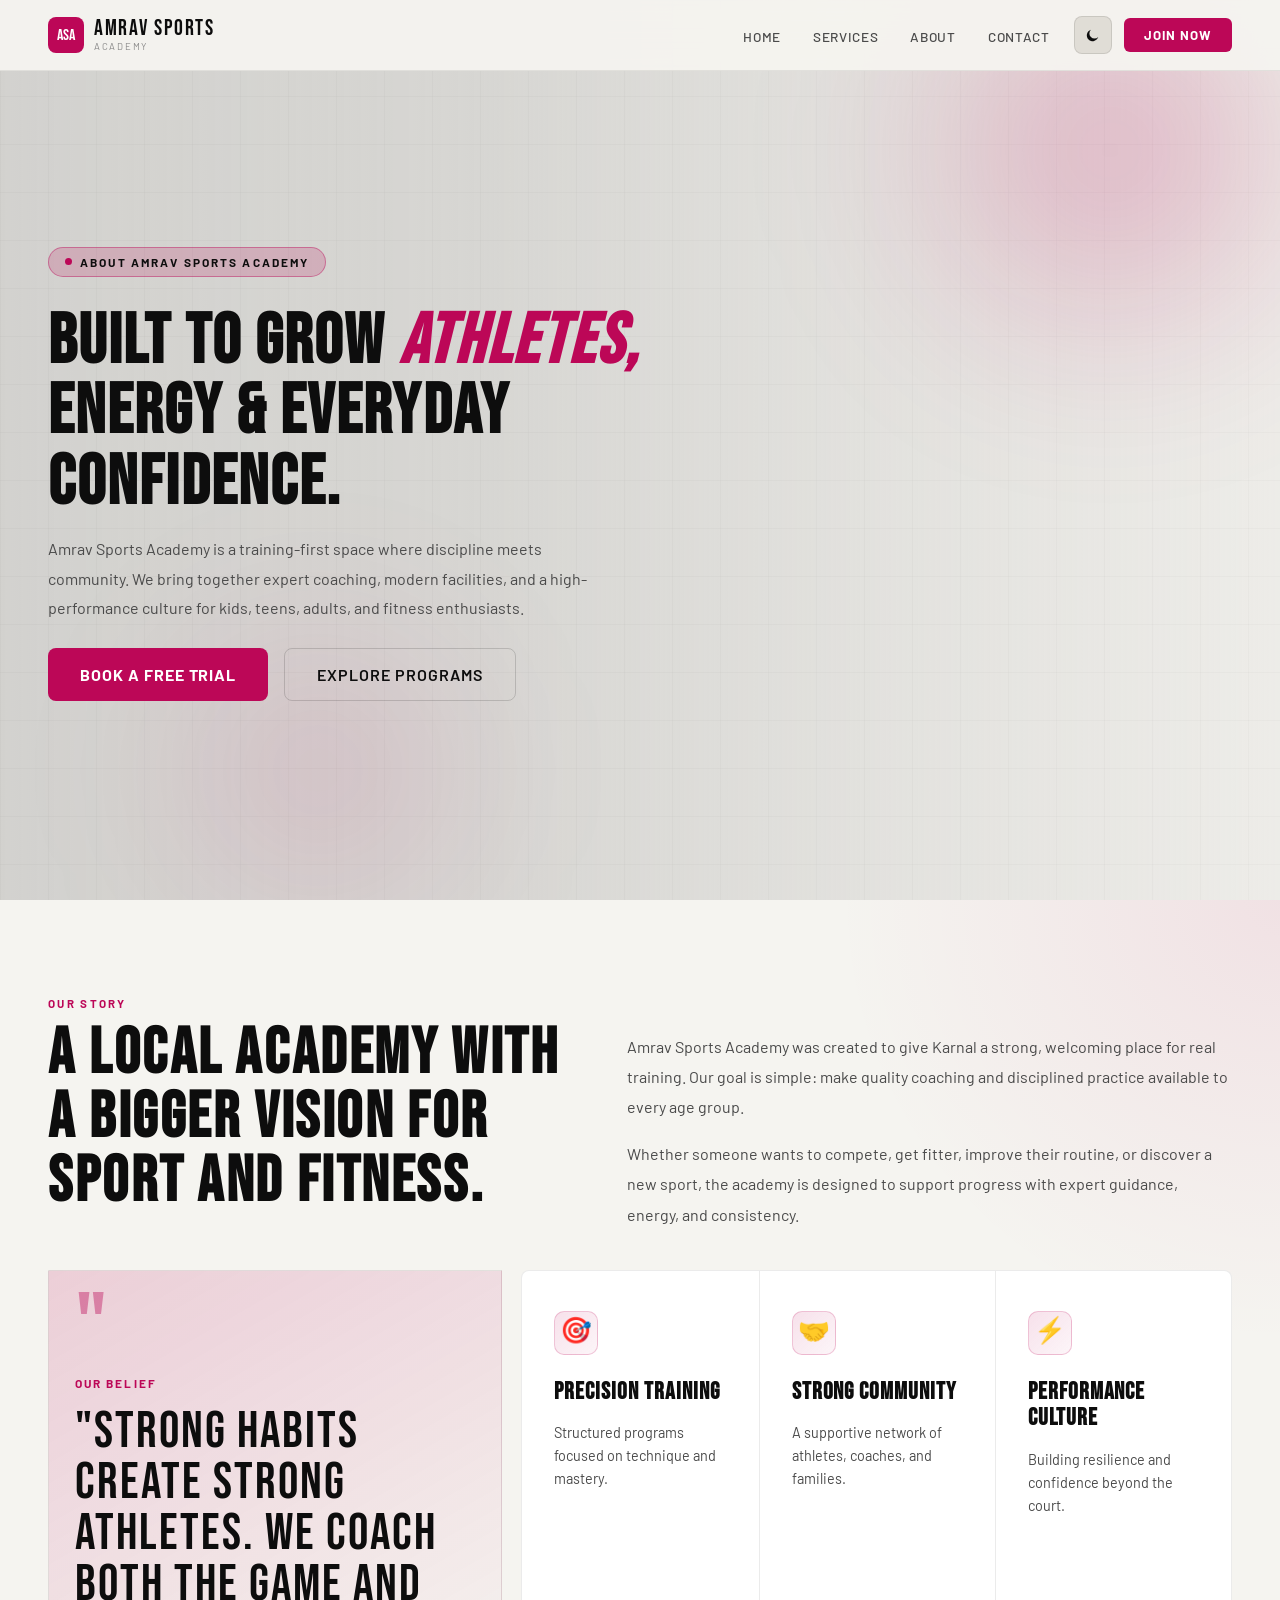
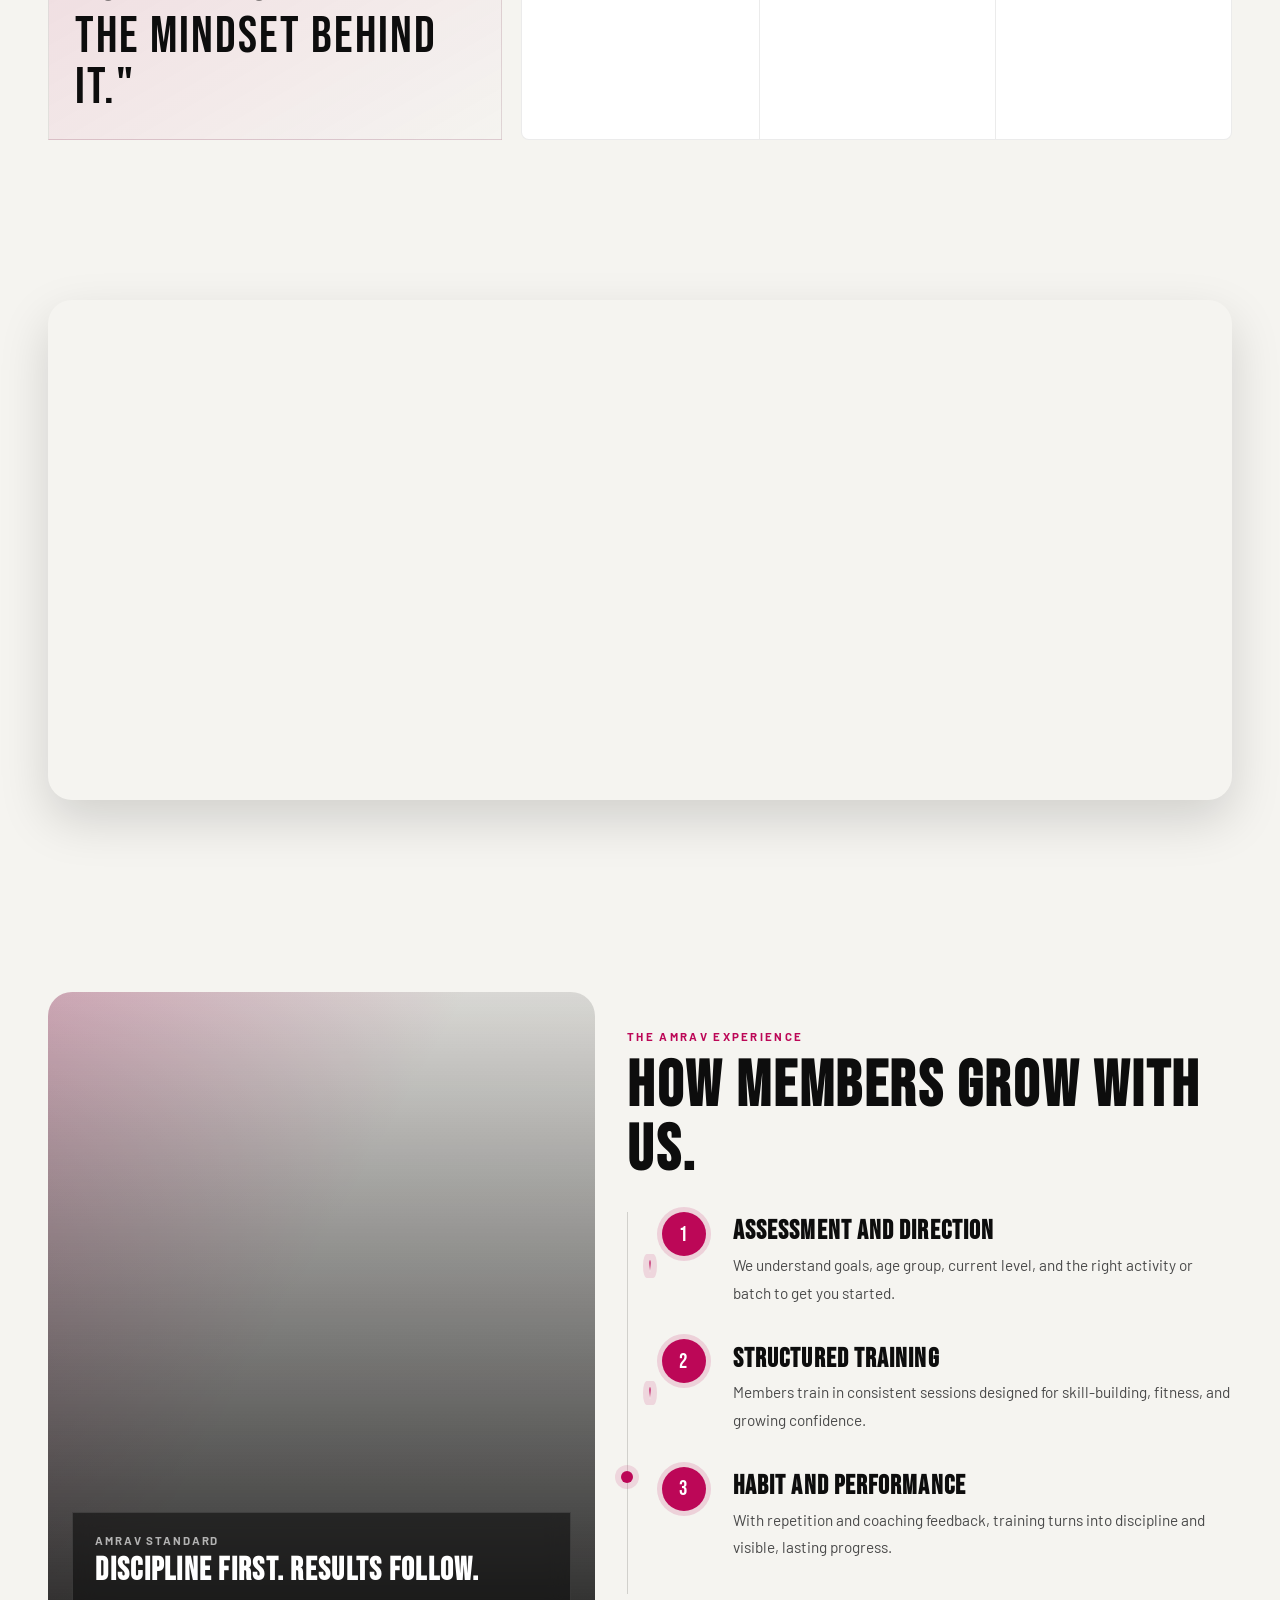
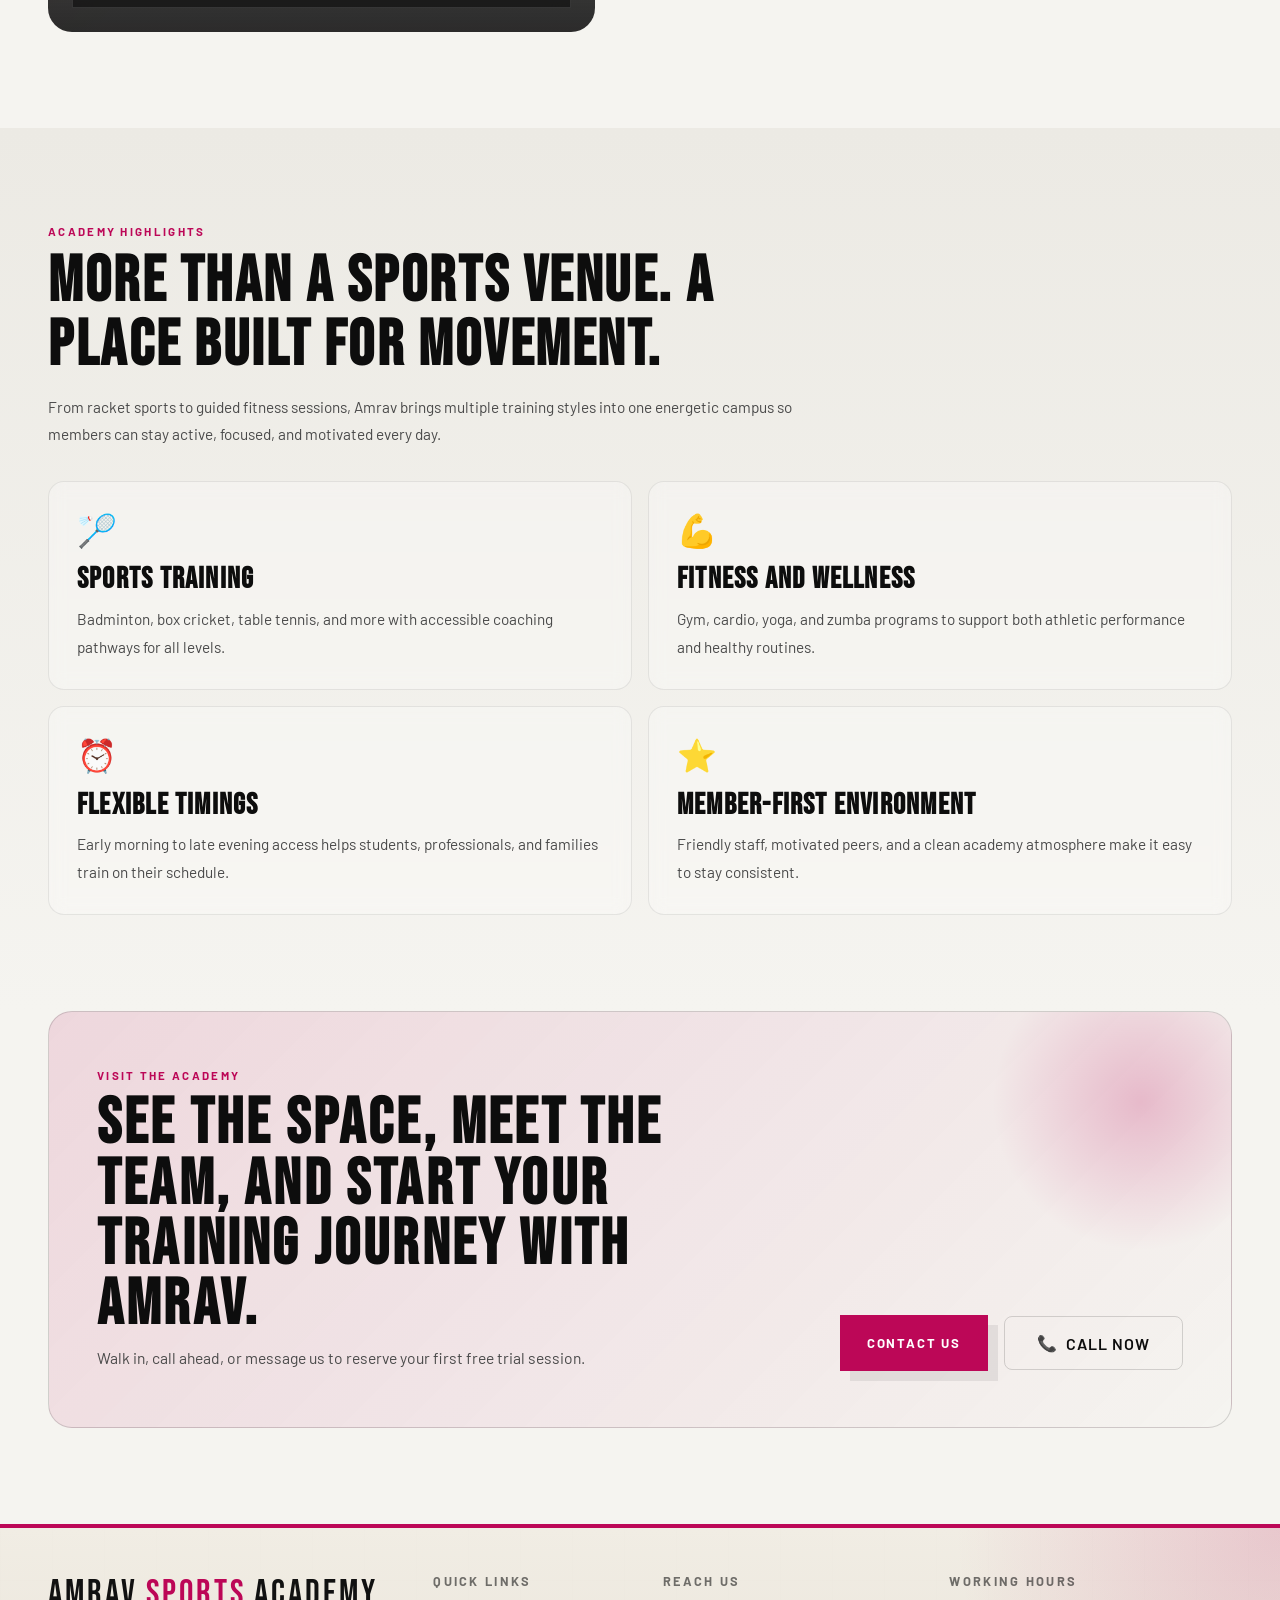
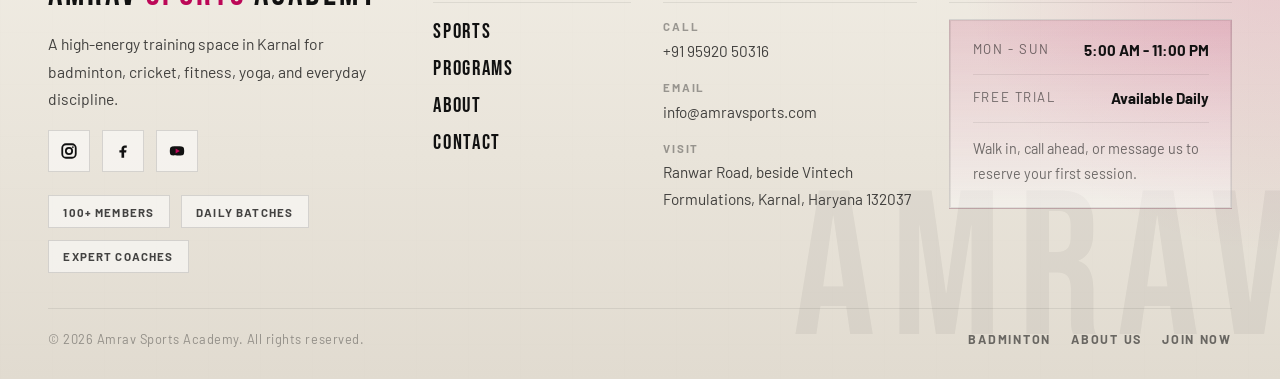
==== commit f0cfece0: "added service page" ====
--- a/about.html
+++ b/about.html
@@ -32,6 +32,7 @@
             <ul class="nav-links">
                 <li><a href="index.html">Home</a></li>
 
+                <li><a href="services.html">Services</a></li>
                 <li><a href="about.html">About</a></li>
                 <li><a href="contact.html">Contact</a></li>
             </ul>
@@ -66,6 +67,7 @@
         </div>
         <ul class="mobile-nav">
             <li><a href="index.html" class="m-link">Home</a></li>
+            <li><a href="services.html" class="m-link">Services</a></li>
             <li><a href="about.html" class="m-link">About</a></li>
             <li><a href="contact.html" class="m-link">Contact</a></li>
         </ul>
--- a/style.css
+++ b/style.css
@@ -3186,3 +3186,174 @@
     .about-timeline-item:not(:last-child)::before { display: none; }
     .about-hero-pills span { font-size: 0.72rem; }
 }
+
+/* ── SERVICES PAGE ── */
+.services-hero {
+    min-height: 55vh;
+    padding: 9rem 3rem 4rem;
+    display: flex;
+    flex-direction: column;
+    justify-content: center;
+    align-items: center;
+    text-align: center;
+    background: var(--bg-primary);
+    position: relative;
+    border-bottom: 1px solid var(--border);
+}
+
+.services-hero-title {
+    font-family: 'Bebas Neue', sans-serif;
+    font-size: clamp(3.5rem, 7vw, 6rem);
+    letter-spacing: 0.04em;
+    line-height: 0.95;
+    margin-bottom: 1rem;
+    color: var(--text-primary);
+    animation: fadeUp 0.6s ease both;
+}
+
+.services-hero-title .accent {
+    color: var(--orange);
+}
+
+.services-hero-sub {
+    font-size: 1.15rem;
+    color: var(--text-secondary);
+    max-width: 600px;
+    line-height: 1.6;
+    animation: fadeUp 0.6s 0.1s both;
+}
+
+.services-list {
+    padding: 7rem 3rem;
+    background: var(--bg-secondary);
+}
+
+.service-row {
+    display: grid;
+    grid-template-columns: 1fr 1fr;
+    gap: 4rem;
+    align-items: center;
+    margin-bottom: 7rem;
+}
+
+.service-row:last-child {
+    margin-bottom: 0;
+}
+
+.service-row:nth-child(even) .service-content {
+    order: -1;
+}
+
+.service-visual {
+    width: 100%;
+    height: 450px;
+    border-radius: 16px;
+    overflow: hidden;
+    position: relative;
+    box-shadow: 0 20px 40px rgba(0,0,0,0.1);
+    background: var(--input-bg);
+}
+
+.service-visual img {
+    width: 100%;
+    height: 100%;
+    object-fit: cover;
+    transition: transform 0.6s cubic-bezier(0.2, 0.8, 0.2, 1);
+}
+
+.service-row:hover .service-visual img {
+    transform: scale(1.06);
+}
+
+.service-visual-overlay {
+    position: absolute;
+    inset: 0;
+    background: linear-gradient(180deg, transparent 50%, rgba(0,0,0,0.5) 100%);
+    pointer-events: none;
+}
+
+.service-content {
+    max-width: 500px;
+}
+
+.service-content h3 {
+    font-family: 'Bebas Neue', sans-serif;
+    font-size: 3.5rem;
+    letter-spacing: 0.05em;
+    color: var(--text-primary);
+    margin-bottom: 1rem;
+    line-height: 1;
+}
+
+.service-content p {
+    font-size: 1.05rem;
+    color: var(--text-secondary);
+    line-height: 1.7;
+    margin-bottom: 2rem;
+}
+
+.service-features {
+    list-style: none;
+    margin-bottom: 2.5rem;
+}
+
+.service-features li {
+    font-size: 1rem;
+    color: var(--text-primary);
+    margin-bottom: 0.75rem;
+    display: flex;
+    align-items: center;
+    gap: 0.75rem;
+}
+
+.service-features li::before {
+    content: '✦';
+    color: var(--orange);
+    font-size: 0.8rem;
+}
+
+.service-cta-btn {
+    display: inline-flex;
+    align-items: center;
+    gap: 8px;
+    background: transparent;
+    color: var(--text-primary);
+    font-size: 0.95rem;
+    font-weight: 700;
+    letter-spacing: 0.08em;
+    text-transform: uppercase;
+    padding: 0.85rem 1.5rem;
+    border: 2px solid var(--border-mid);
+    border-radius: 8px;
+    text-decoration: none;
+    transition: all 0.2s;
+}
+
+.service-cta-btn:hover {
+    background: var(--orange);
+    border-color: var(--orange);
+    color: white;
+}
+
+@media (max-width: 900px) {
+    .service-row {
+        grid-template-columns: 1fr;
+        gap: 2.5rem;
+        margin-bottom: 5rem;
+    }
+    .service-row:nth-child(even) .service-content {
+        order: 0;
+    }
+    .service-visual {
+        height: 350px;
+    }
+    .service-content {
+        max-width: 100%;
+    }
+}
+@media (max-width: 480px) {
+    .services-hero { padding: 7rem 1.5rem 3rem; }
+    .services-list { padding: 4rem 1.5rem; }
+    .service-visual { height: 280px; }
+    .service-content h3 { font-size: 2.8rem; }
+}
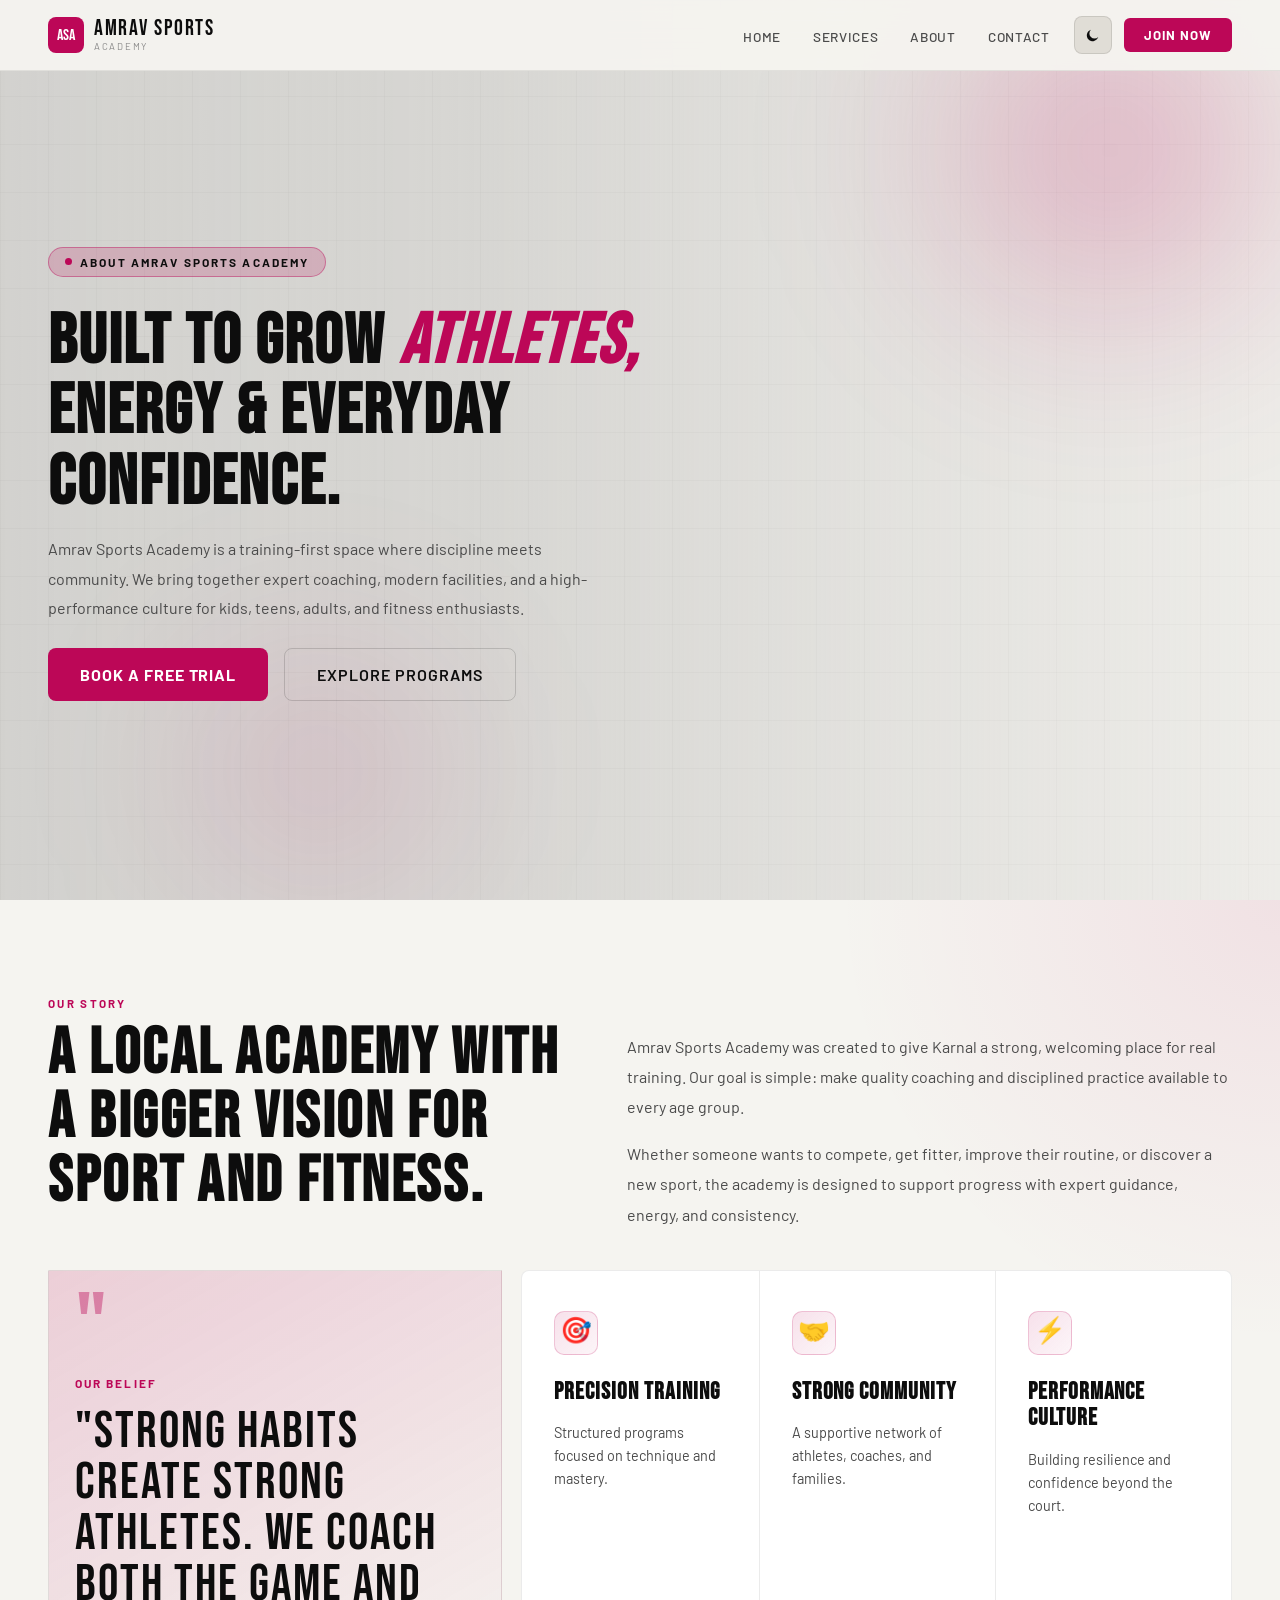
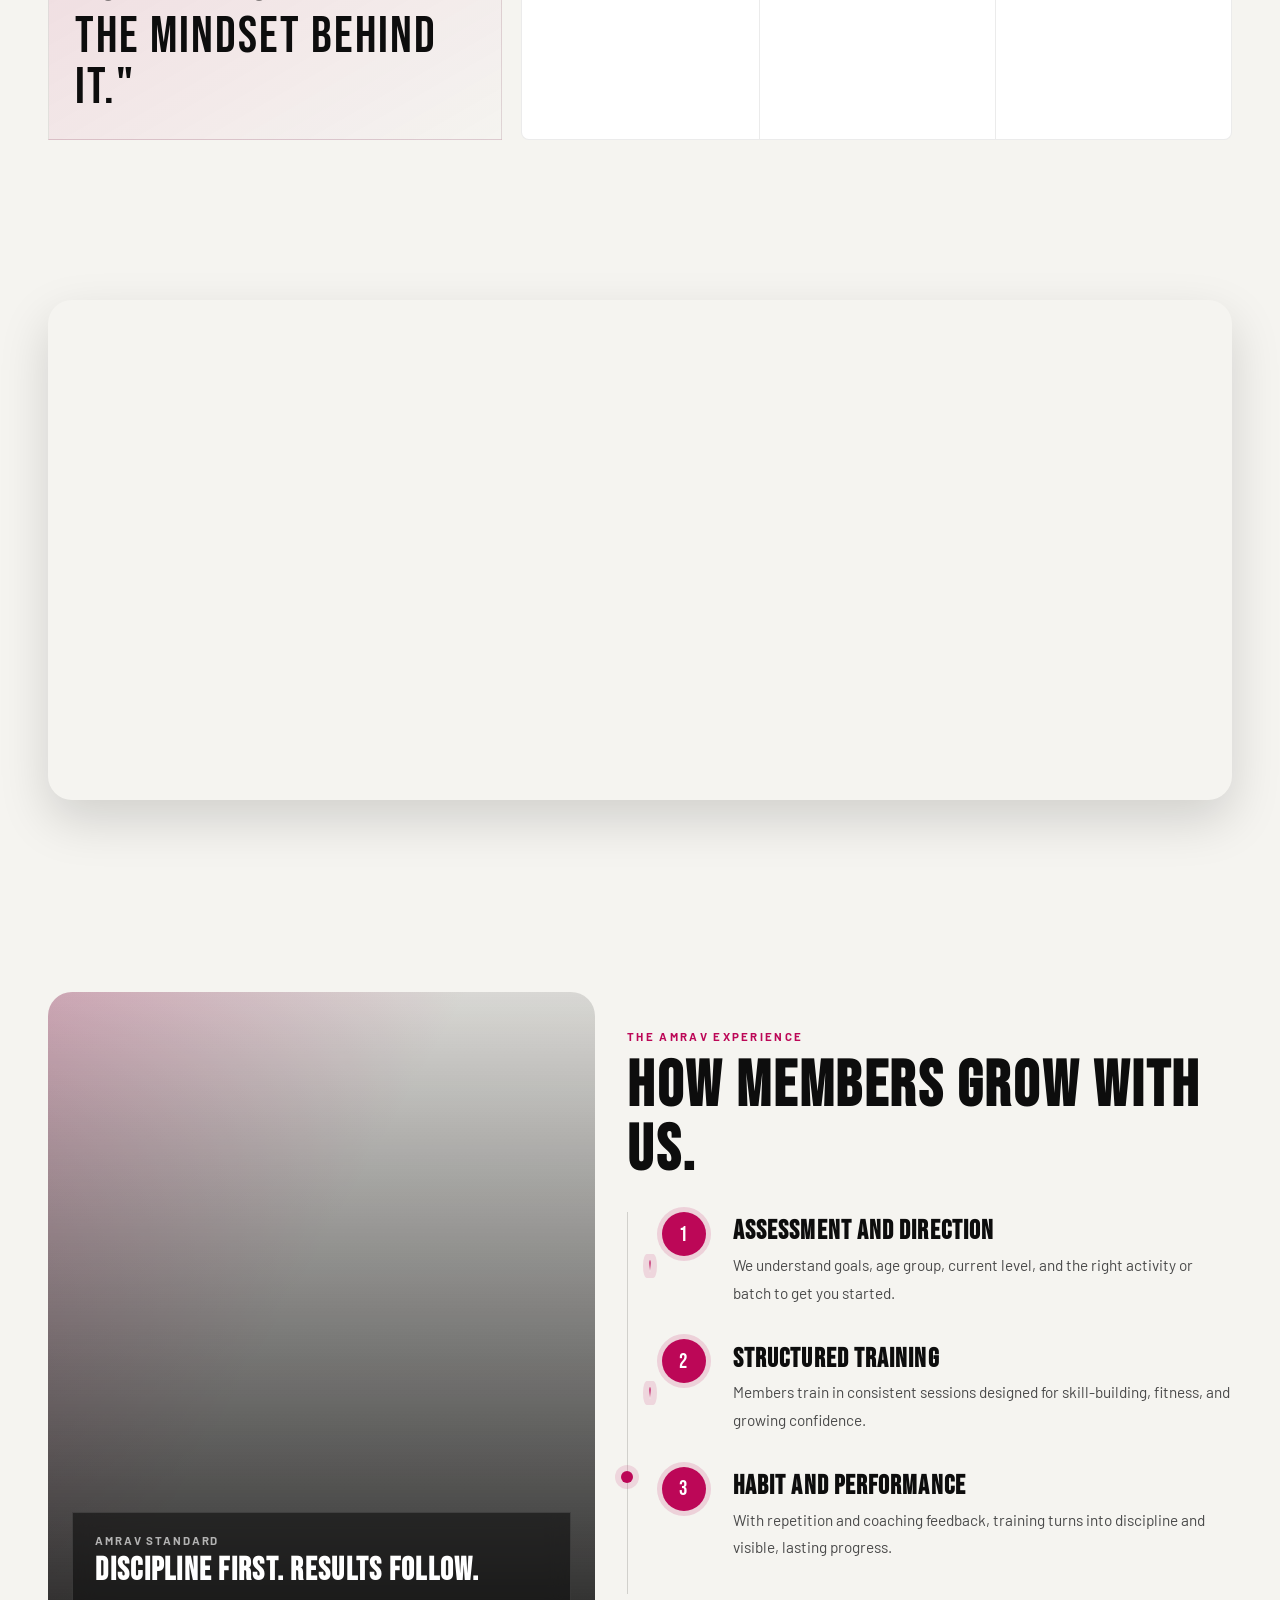
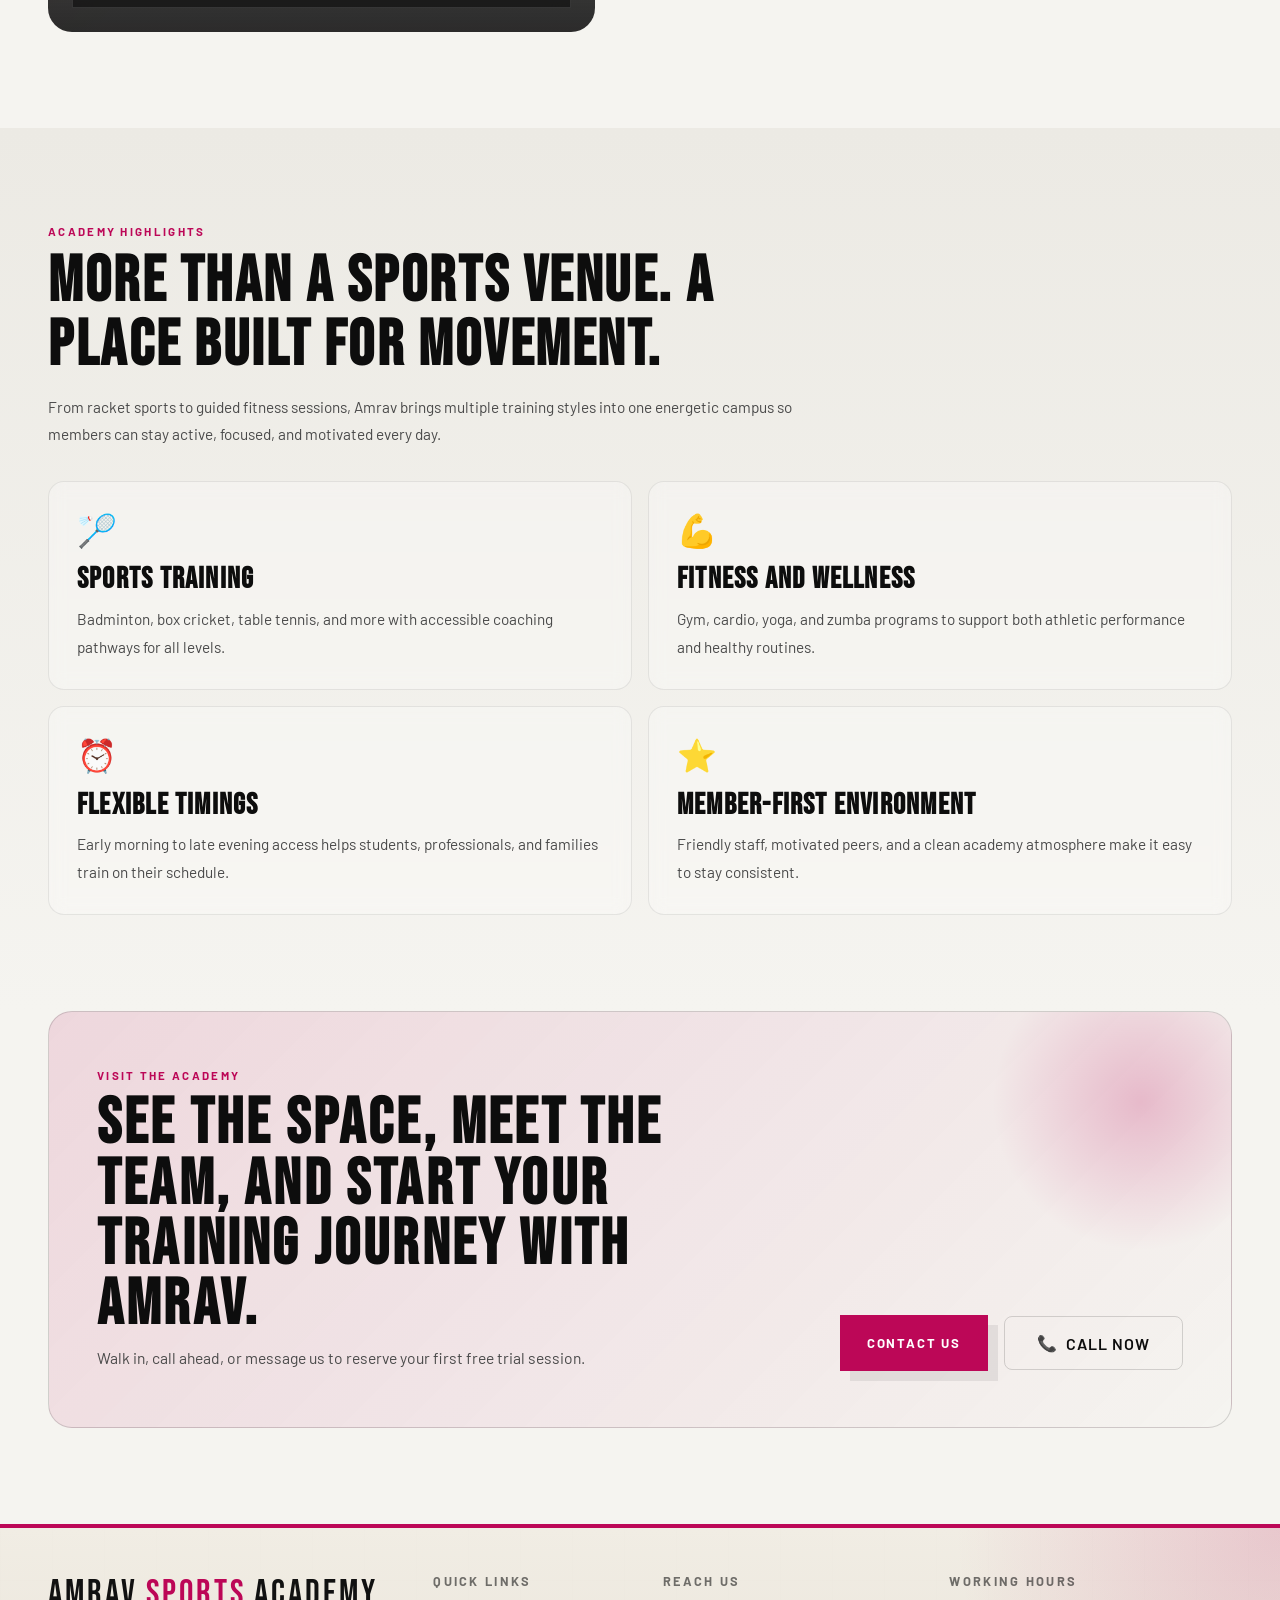
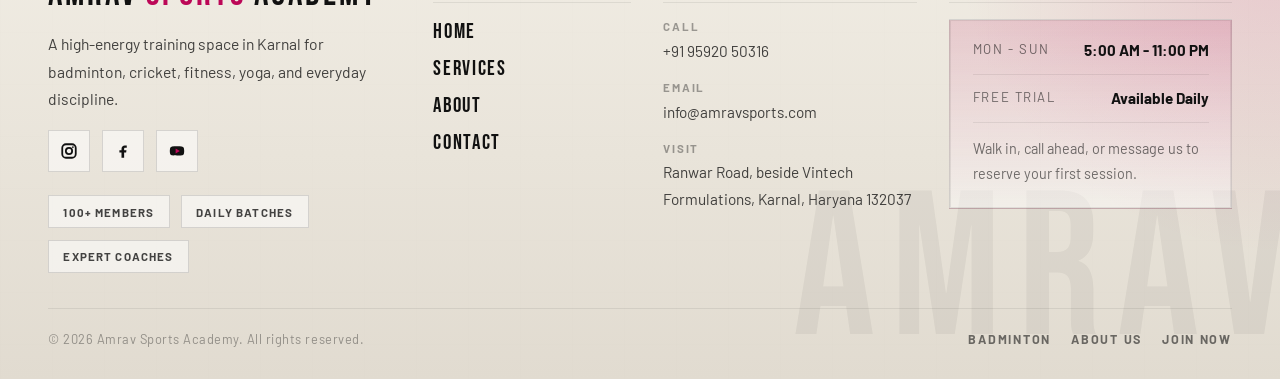
==== commit 590ad88e: "fixed quick links" ====
--- a/about.html
+++ b/about.html
@@ -308,8 +308,8 @@
             <div class="footer-links-col">
                 <div class="footer-title">Quick Links</div>
                 <div class="footer-links">
-                    <a href="index.html#sports">Sports</a>
-                    <a href="index.html#programs">Programs</a>
+                    <a href="index.html">Home</a>
+                    <a href="services.html">Services</a>
                     <a href="about.html">About</a>
                     <a href="contact.html">Contact</a>
                 </div>
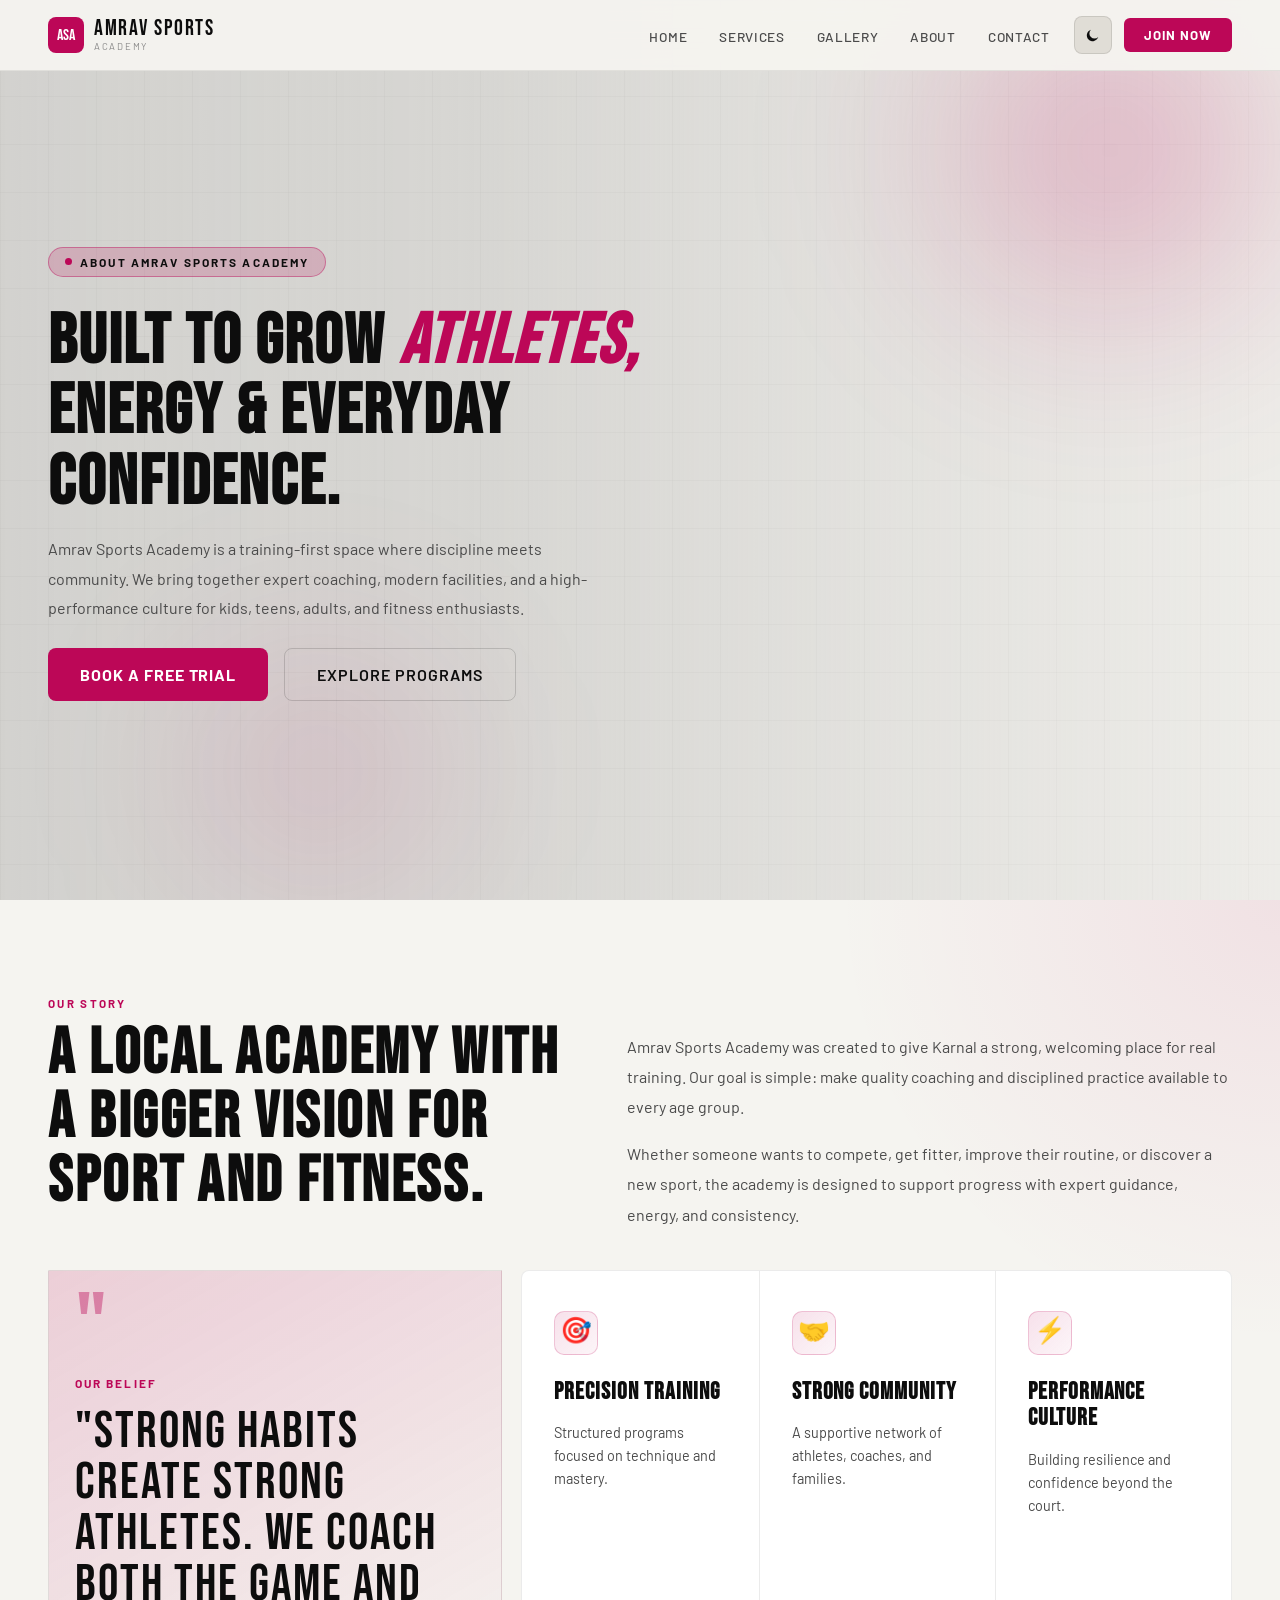
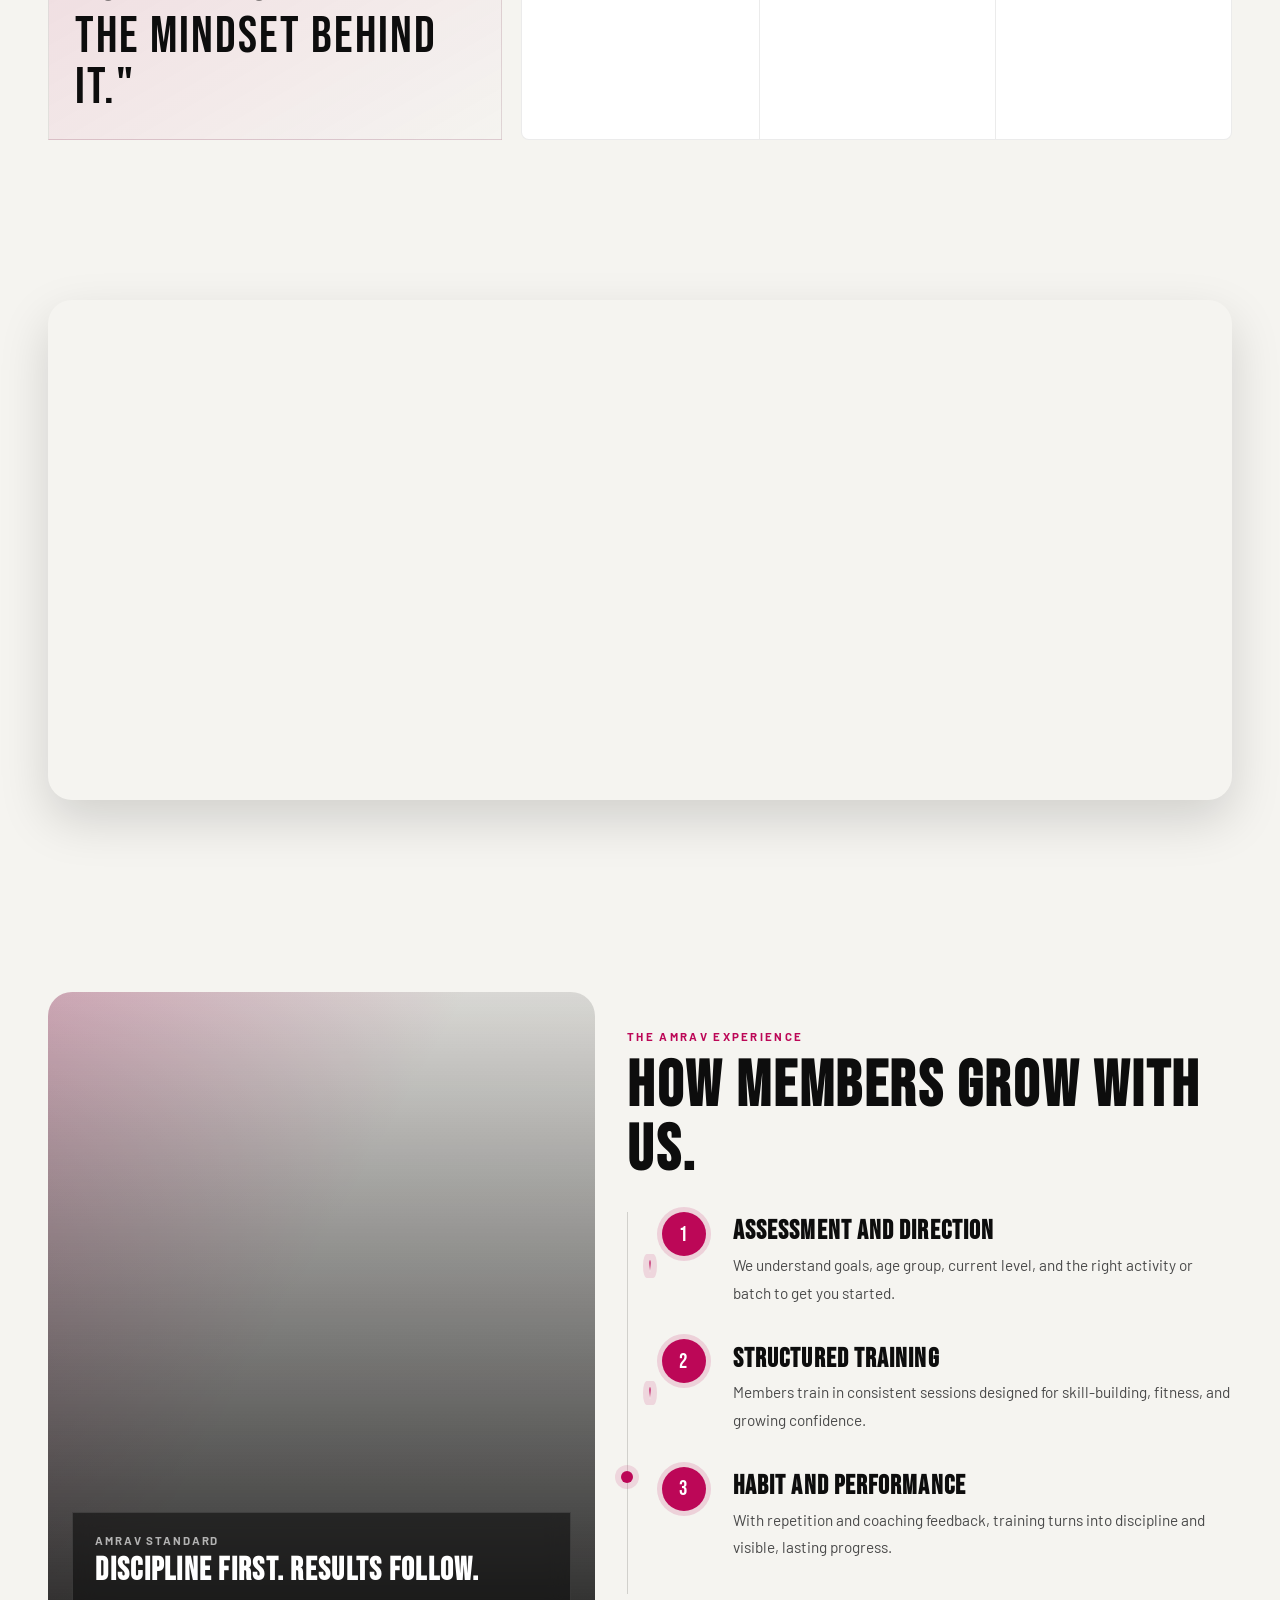
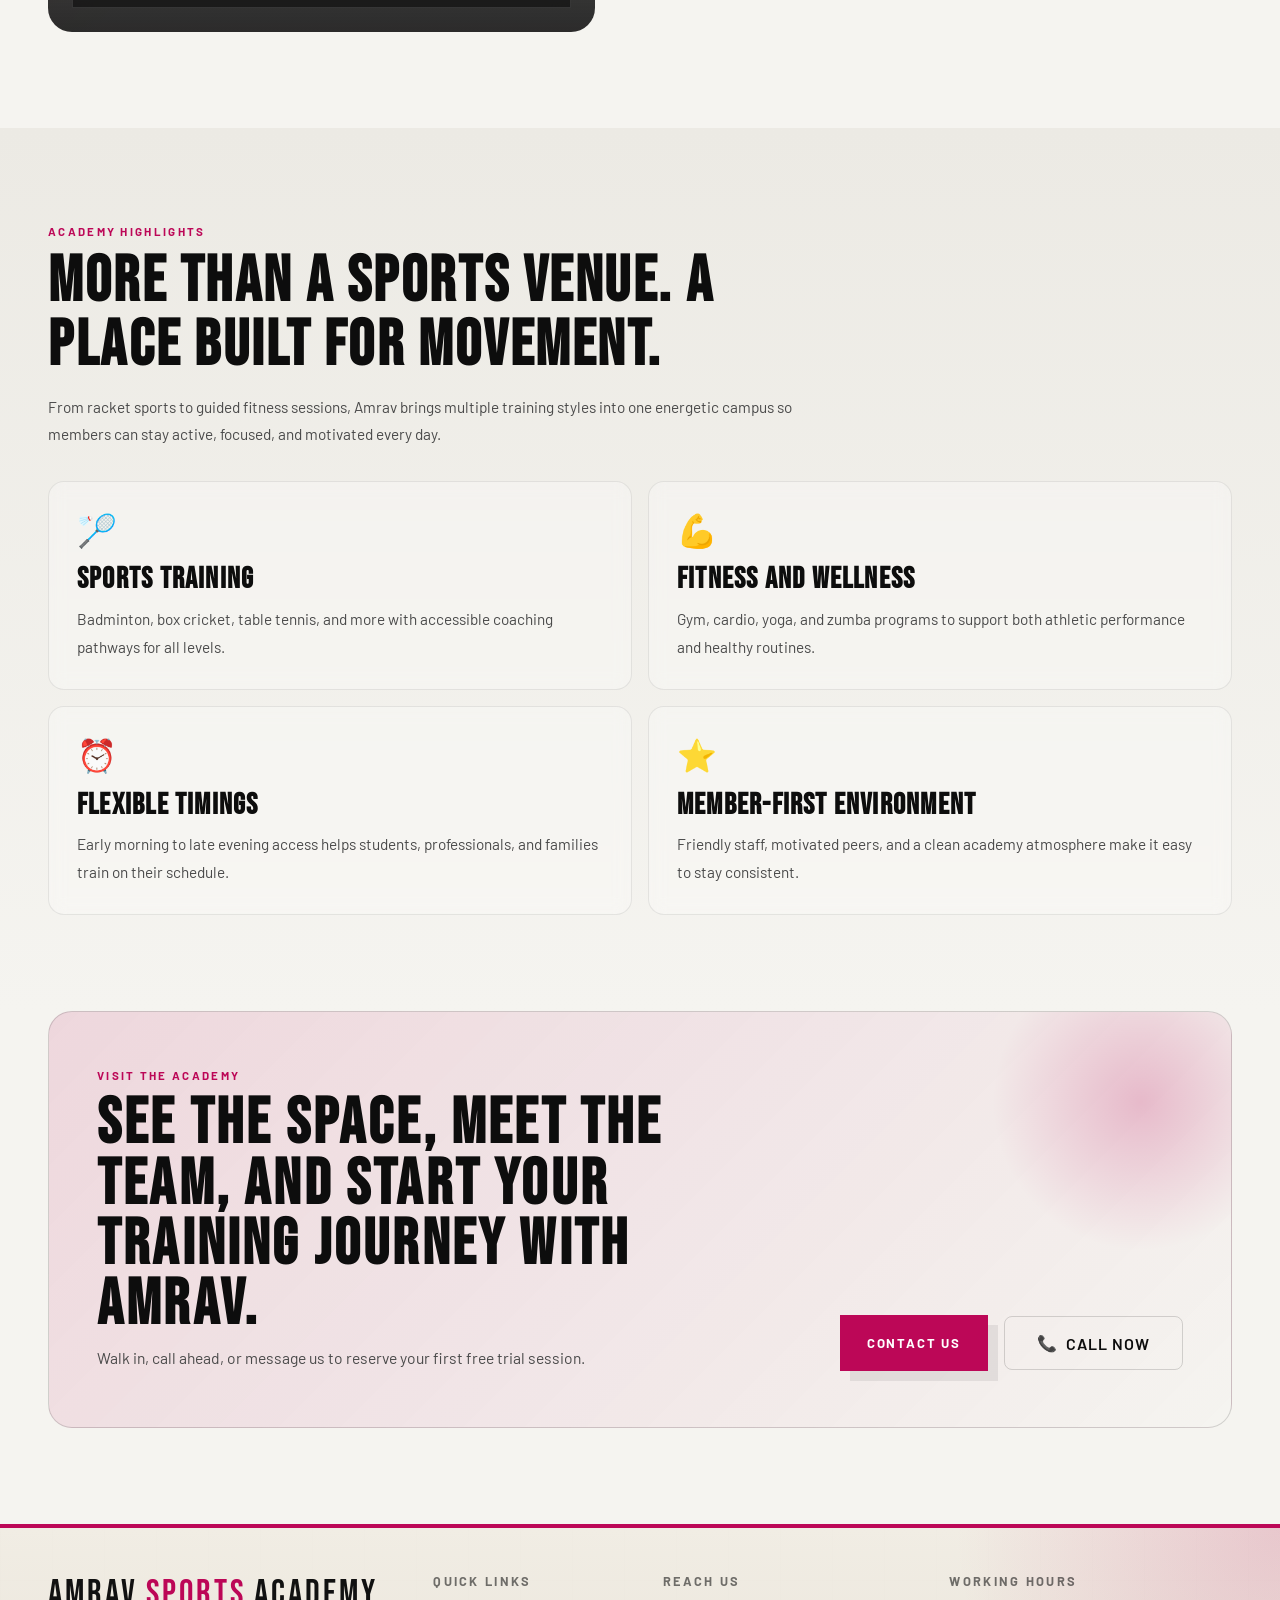
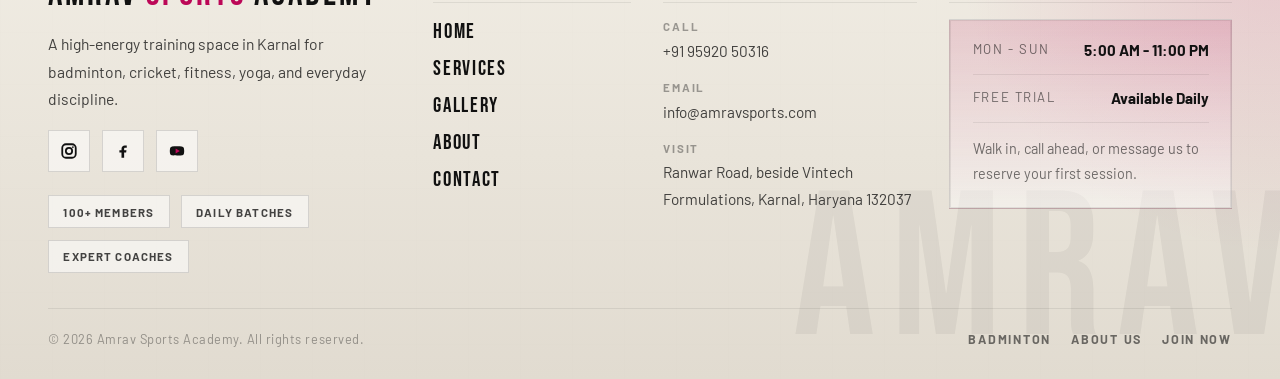
==== commit 662a4c81: "Refactor code structure for improved readability and maintainability" ====
--- a/about.html
+++ b/about.html
@@ -4,9 +4,24 @@
 <head>
     <meta charset="UTF-8" />
     <meta name="viewport" content="width=device-width, initial-scale=1.0" />
-    <title>About Us | Amrav Sports Academy</title>
-    <meta name="description"
-        content="Learn about Amrav Sports Academy — Karnal's premier training hub for badminton, cricket, fitness, yoga and more. Discipline, coaching, and community since day one." />
+    <title>About Us | Amrav Sports Academy Karnal</title>
+    <meta name="description" content="Learn about Amrav Sports Academy, Karnal's leading sports facility dedicated to building discipline, athletes, and community through expert coaching." />
+    <meta name="keywords" content="about Amrav Sports Academy, sports coaching Karnal, fitness community, sports facility Karnal" />
+    <link rel="canonical" href="https://amravsports.com/about.html" />
+    
+    <!-- Open Graph / Facebook -->
+    <meta property="og:type" content="website" />
+    <meta property="og:url" content="https://amravsports.com/about.html" />
+    <meta property="og:title" content="About Us | Amrav Sports Academy Karnal" />
+    <meta property="og:description" content="Learn about Amrav Sports Academy, Karnal's leading sports facility dedicated to building discipline, athletes, and community through expert coaching." />
+    <meta property="og:image" content="https://images.unsplash.com/photo-1626224583764-f87db24ac4ea?auto=format&fit=crop&w=1200&q=80" />
+
+    <!-- Twitter -->
+    <meta property="twitter:card" content="summary_large_image" />
+    <meta property="twitter:url" content="https://amravsports.com/about.html" />
+    <meta property="twitter:title" content="About Us | Amrav Sports Academy Karnal" />
+    <meta property="twitter:description" content="Learn about Amrav Sports Academy, Karnal's leading sports facility dedicated to building discipline, athletes, and community through expert coaching." />
+    <meta property="twitter:image" content="https://images.unsplash.com/photo-1626224583764-f87db24ac4ea?auto=format&fit=crop&w=1200&q=80" />
     <script>
         (function () {
             var selectedTheme = localStorage.getItem('asa-theme') || 'light';
@@ -33,6 +48,7 @@
                 <li><a href="index.html">Home</a></li>
 
                 <li><a href="services.html">Services</a></li>
+                <li><a href="gallery.html">Gallery</a></li>
                 <li><a href="about.html">About</a></li>
                 <li><a href="contact.html">Contact</a></li>
             </ul>
@@ -68,6 +84,7 @@
         <ul class="mobile-nav">
             <li><a href="index.html" class="m-link">Home</a></li>
             <li><a href="services.html" class="m-link">Services</a></li>
+            <li><a href="gallery.html" class="m-link">Gallery</a></li>
             <li><a href="about.html" class="m-link">About</a></li>
             <li><a href="contact.html" class="m-link">Contact</a></li>
         </ul>
@@ -310,6 +327,7 @@
                 <div class="footer-links">
                     <a href="index.html">Home</a>
                     <a href="services.html">Services</a>
+                    <a href="gallery.html">Gallery</a>
                     <a href="about.html">About</a>
                     <a href="contact.html">Contact</a>
                 </div>
--- a/style.css
+++ b/style.css
@@ -3357,3 +3357,316 @@
     .service-visual { height: 280px; }
     .service-content h3 { font-size: 2.8rem; }
 }
+
+/* ── GALLERY PAGE ── */
+.gallery-hero {
+    position: relative;
+    min-height: 62vh;
+    padding: 10rem 3rem 4rem;
+    display: flex;
+    align-items: center;
+    justify-content: center;
+    text-align: center;
+    overflow: hidden;
+    background: var(--bg-primary);
+    border-bottom: 1px solid var(--border);
+}
+
+.gallery-hero-bg {
+    position: absolute;
+    inset: 0;
+    background-image: var(--hero-image-overlay),
+        url('images/gallery/sports/badminton-1.jpg');
+    background-size: cover;
+    background-position: center;
+    filter: var(--hero-image-filter);
+    z-index: 0;
+}
+
+.gallery-hero-inner {
+    position: relative;
+    z-index: 2;
+    max-width: 780px;
+}
+
+.gallery-hero-title {
+    font-family: 'Bebas Neue', sans-serif;
+    font-size: clamp(3.5rem, 8vw, 7rem);
+    letter-spacing: 0.04em;
+    line-height: 0.95;
+    margin-bottom: 1.25rem;
+    color: var(--text-primary);
+    animation: fadeUp 0.6s ease both;
+}
+
+.gallery-hero-title .accent {
+    color: var(--orange);
+}
+
+.gallery-hero-sub {
+    font-size: 1.15rem;
+    color: var(--text-secondary);
+    max-width: 620px;
+    margin: 0 auto;
+    line-height: 1.6;
+    animation: fadeUp 0.6s 0.1s both;
+}
+
+.gallery-section {
+    padding: 6rem 3rem 7rem;
+    background: var(--bg-secondary);
+}
+
+.gallery-filters {
+    display: flex;
+    flex-wrap: wrap;
+    justify-content: center;
+    gap: 0.75rem;
+    margin-bottom: 3rem;
+}
+
+.gallery-filter {
+    font-family: 'Barlow', sans-serif;
+    font-size: 0.82rem;
+    font-weight: 700;
+    letter-spacing: 0.12em;
+    text-transform: uppercase;
+    color: var(--text-secondary);
+    background: transparent;
+    border: 1.5px solid var(--border-mid);
+    border-radius: 999px;
+    padding: 0.65rem 1.5rem;
+    cursor: pointer;
+    transition: all 0.2s;
+}
+
+.gallery-filter:hover {
+    color: var(--orange);
+    border-color: var(--orange);
+}
+
+.gallery-filter.active {
+    background: var(--orange);
+    border-color: var(--orange);
+    color: white;
+}
+
+.gallery-grid {
+    display: grid;
+    grid-template-columns: repeat(auto-fill, minmax(300px, 1fr));
+    gap: 1.25rem;
+}
+
+.gallery-item {
+    position: relative;
+    margin: 0;
+    aspect-ratio: 4 / 3;
+    border-radius: 14px;
+    overflow: hidden;
+    cursor: pointer;
+    background: var(--input-bg);
+    box-shadow: 0 12px 30px rgba(0, 0, 0, 0.08);
+}
+
+.gallery-item.hidden {
+    display: none;
+}
+
+.gallery-item img {
+    width: 100%;
+    height: 100%;
+    object-fit: cover;
+    display: block;
+    transition: transform 0.6s cubic-bezier(0.2, 0.8, 0.2, 1);
+}
+
+.gallery-item:hover img {
+    transform: scale(1.07);
+}
+
+.gallery-item figcaption {
+    position: absolute;
+    left: 0;
+    right: 0;
+    bottom: 0;
+    padding: 2.5rem 1.25rem 1rem;
+    font-size: 0.95rem;
+    font-weight: 600;
+    letter-spacing: 0.02em;
+    color: #fff;
+    background: linear-gradient(180deg, transparent, rgba(0, 0, 0, 0.72));
+    opacity: 0;
+    transform: translateY(10px);
+    transition: opacity 0.3s, transform 0.3s;
+}
+
+.gallery-item:hover figcaption {
+    opacity: 1;
+    transform: none;
+}
+
+.gallery-item::after {
+    content: '⤢';
+    position: absolute;
+    top: 0.85rem;
+    right: 0.85rem;
+    width: 34px;
+    height: 34px;
+    display: grid;
+    place-items: center;
+    border-radius: 50%;
+    background: rgba(0, 0, 0, 0.45);
+    color: #fff;
+    font-size: 1rem;
+    opacity: 0;
+    transition: opacity 0.3s;
+}
+
+.gallery-item:hover::after {
+    opacity: 1;
+}
+
+/* ── LIGHTBOX ── */
+.lightbox {
+    position: fixed;
+    inset: 0;
+    z-index: 3000;
+    display: flex;
+    align-items: center;
+    justify-content: center;
+    padding: 2rem;
+    background: rgba(5, 5, 5, 0.92);
+    backdrop-filter: blur(4px);
+    opacity: 0;
+    visibility: hidden;
+    transition: opacity 0.3s, visibility 0.3s;
+}
+
+.lightbox.open {
+    opacity: 1;
+    visibility: visible;
+}
+
+.lightbox-figure {
+    max-width: min(1100px, 92vw);
+    max-height: 86vh;
+    margin: 0;
+    display: flex;
+    flex-direction: column;
+    align-items: center;
+    gap: 0.85rem;
+}
+
+.lightbox-img {
+    max-width: 100%;
+    max-height: 78vh;
+    border-radius: 12px;
+    object-fit: contain;
+    box-shadow: 0 30px 60px rgba(0, 0, 0, 0.5);
+    transform: scale(0.96);
+    transition: transform 0.3s;
+}
+
+.lightbox.open .lightbox-img {
+    transform: scale(1);
+}
+
+.lightbox-caption {
+    font-size: 1rem;
+    font-weight: 600;
+    letter-spacing: 0.04em;
+    color: rgba(255, 255, 255, 0.9);
+    text-align: center;
+}
+
+.lightbox-close {
+    position: absolute;
+    top: 1.5rem;
+    right: 1.75rem;
+    width: 46px;
+    height: 46px;
+    border: none;
+    border-radius: 50%;
+    background: rgba(255, 255, 255, 0.12);
+    color: #fff;
+    font-size: 1.25rem;
+    cursor: pointer;
+    transition: background 0.2s;
+}
+
+.lightbox-close:hover {
+    background: var(--orange);
+}
+
+.lightbox-nav {
+    position: absolute;
+    top: 50%;
+    transform: translateY(-50%);
+    width: 52px;
+    height: 52px;
+    border: none;
+    border-radius: 50%;
+    background: rgba(255, 255, 255, 0.12);
+    color: #fff;
+    font-size: 1.4rem;
+    cursor: pointer;
+    transition: background 0.2s;
+}
+
+.lightbox-nav:hover {
+    background: var(--orange);
+}
+
+.lightbox-prev {
+    left: 1.5rem;
+}
+
+.lightbox-next {
+    right: 1.5rem;
+}
+
+.gallery-section + .contact-page-cta {
+    padding-top: 5rem;
+}
+
+@media (max-width: 900px) {
+    .gallery-hero {
+        padding: 8rem 1.5rem 3rem;
+    }
+    .gallery-section {
+        padding: 4rem 1.5rem 5rem;
+    }
+    .gallery-grid {
+        grid-template-columns: repeat(auto-fill, minmax(240px, 1fr));
+    }
+    .gallery-section + .contact-page-cta {
+        padding-top: 3.5rem;
+    }
+}
+
+@media (max-width: 480px) {
+    .gallery-hero {
+        padding: 7rem 1.25rem 2.5rem;
+    }
+    .gallery-grid {
+        grid-template-columns: 1fr;
+    }
+    .gallery-filter {
+        padding: 0.55rem 1.1rem;
+        font-size: 0.75rem;
+    }
+    .lightbox {
+        padding: 1rem;
+    }
+    .lightbox-nav {
+        width: 42px;
+        height: 42px;
+        font-size: 1.15rem;
+    }
+    .lightbox-prev {
+        left: 0.5rem;
+    }
+    .lightbox-next {
+        right: 0.5rem;
+    }
+}
